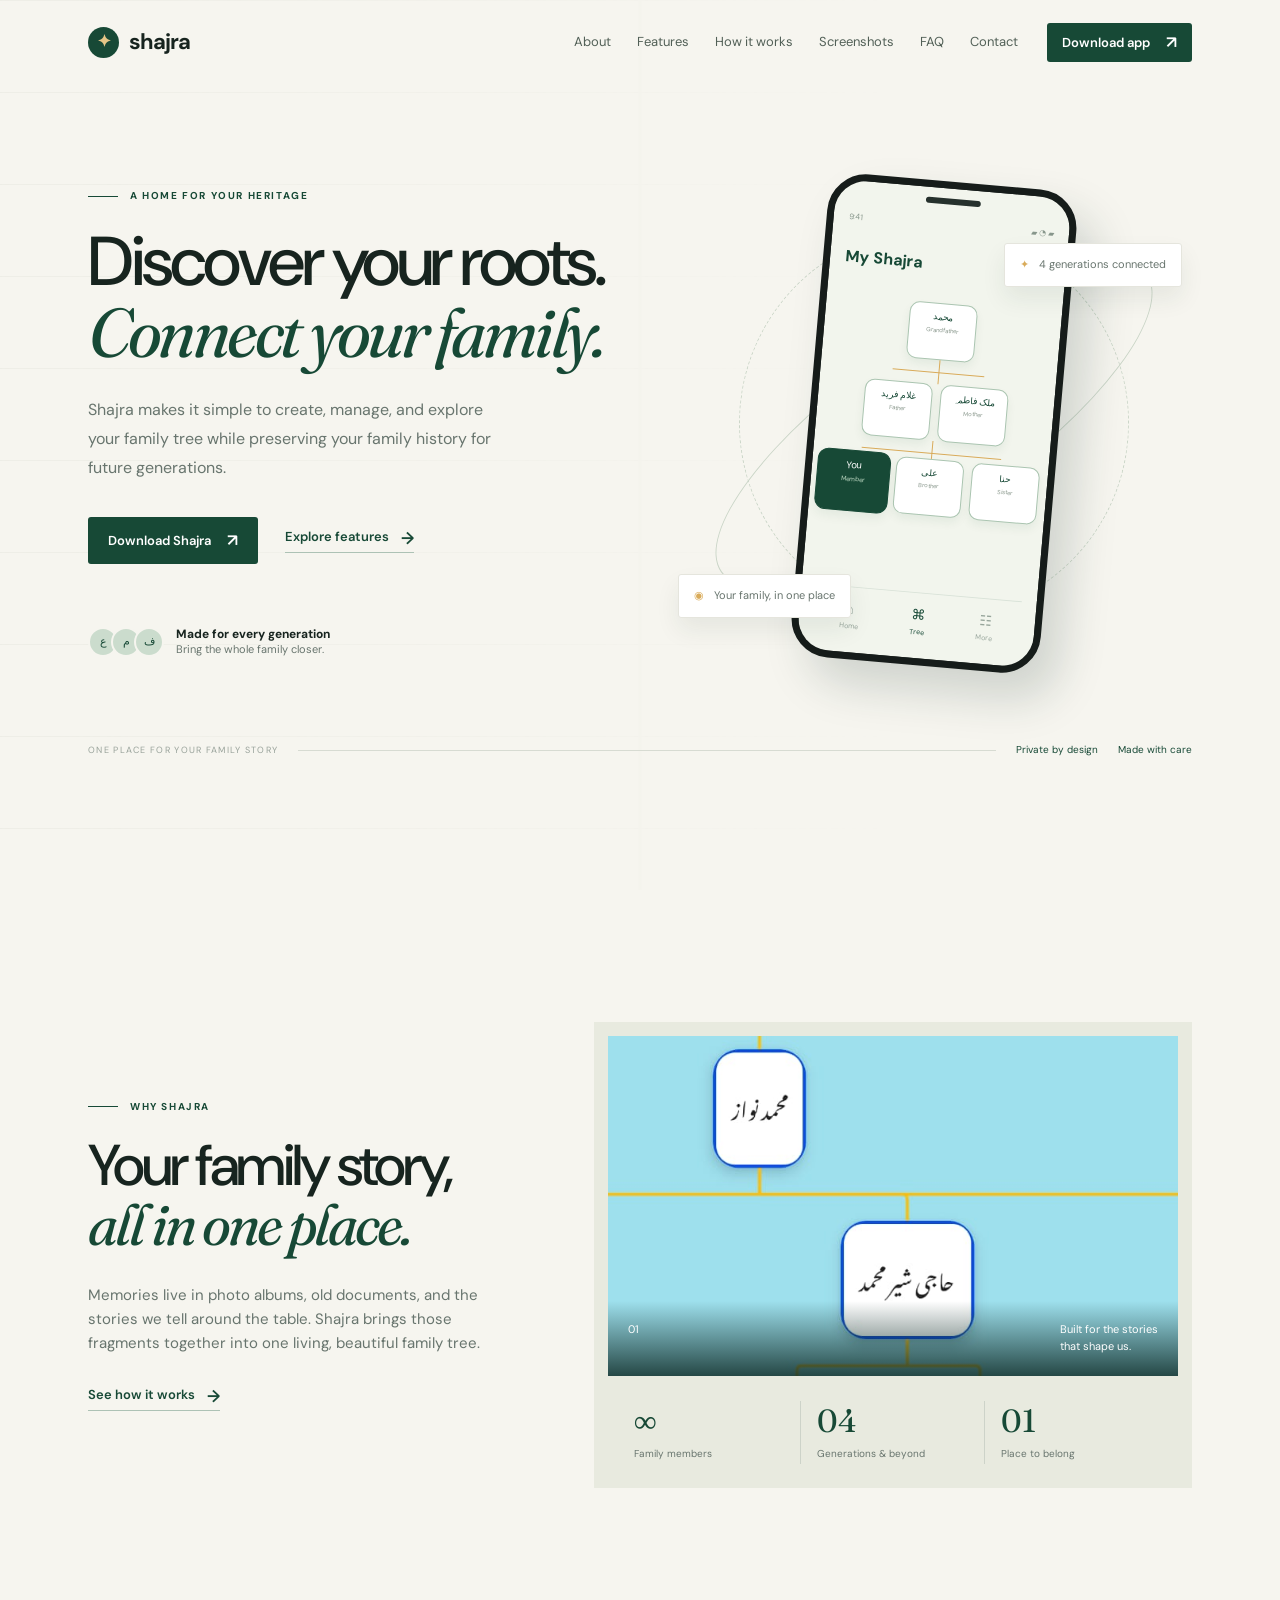
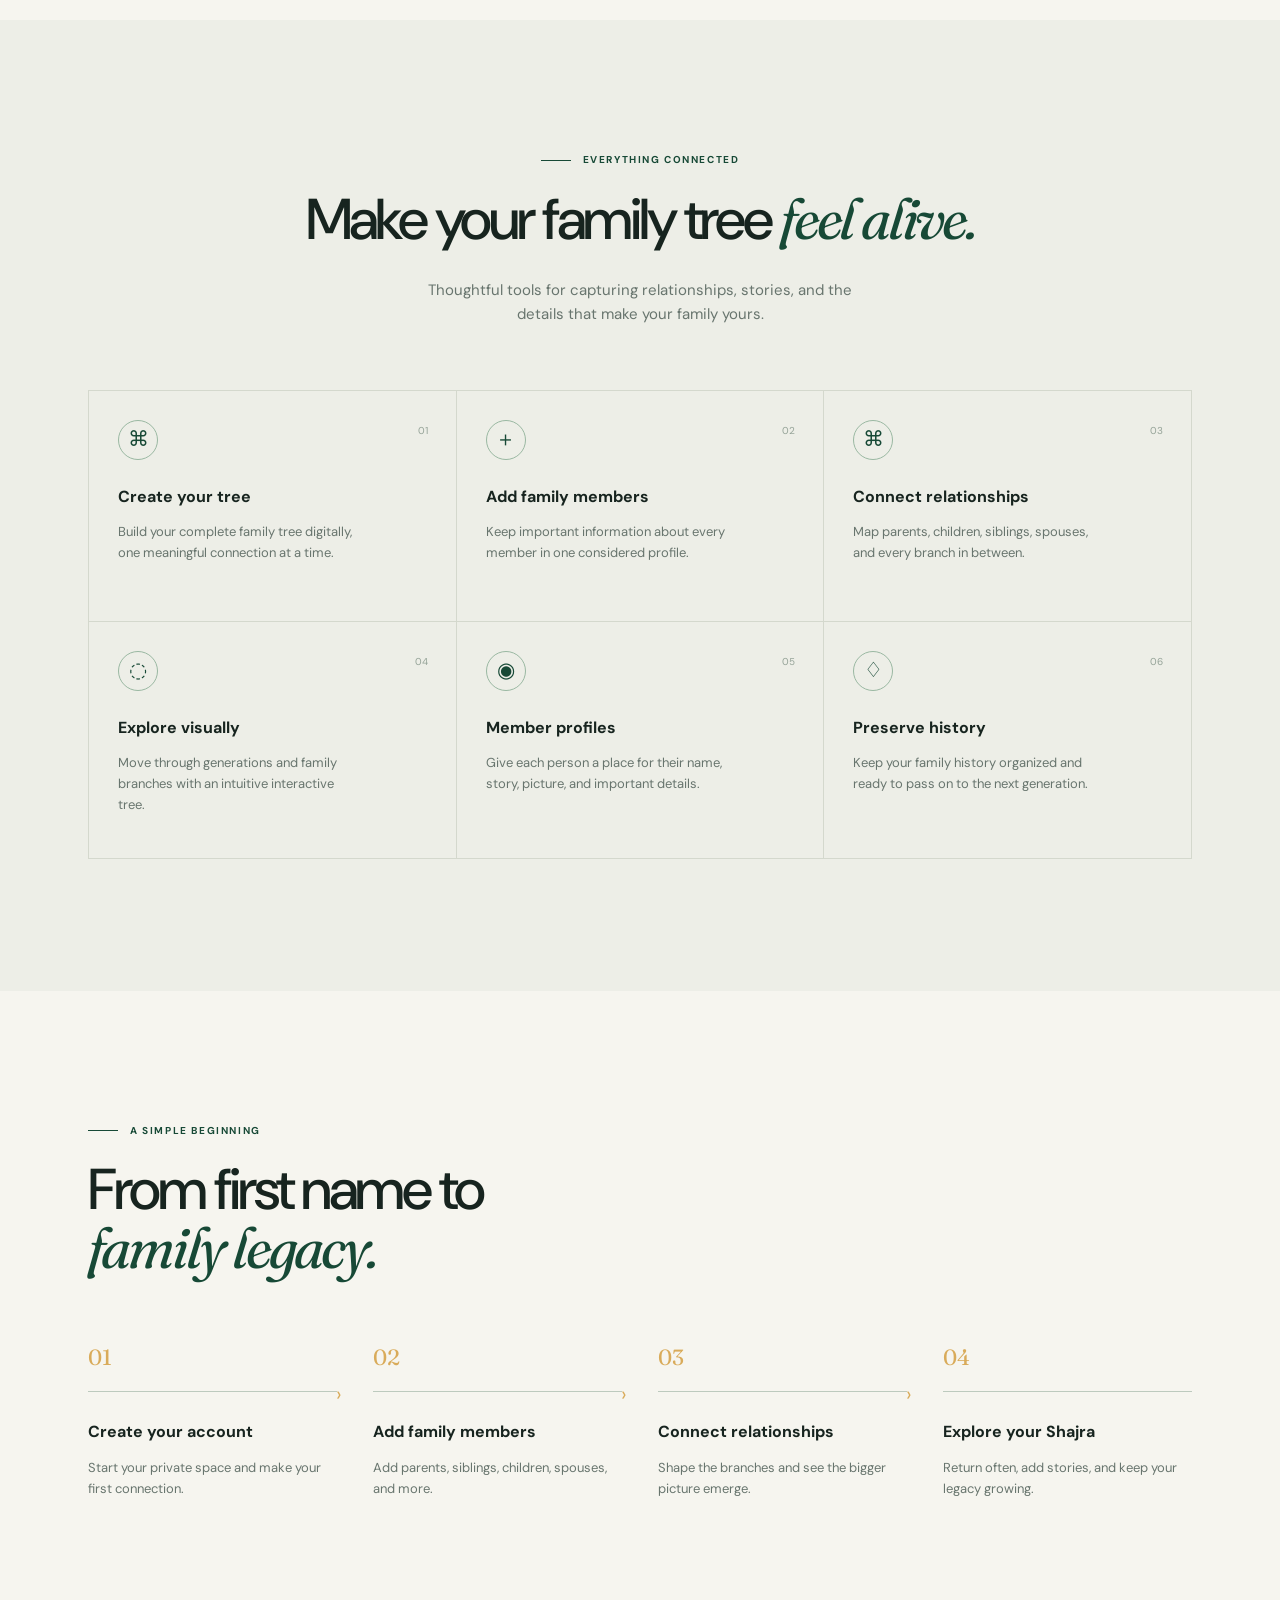
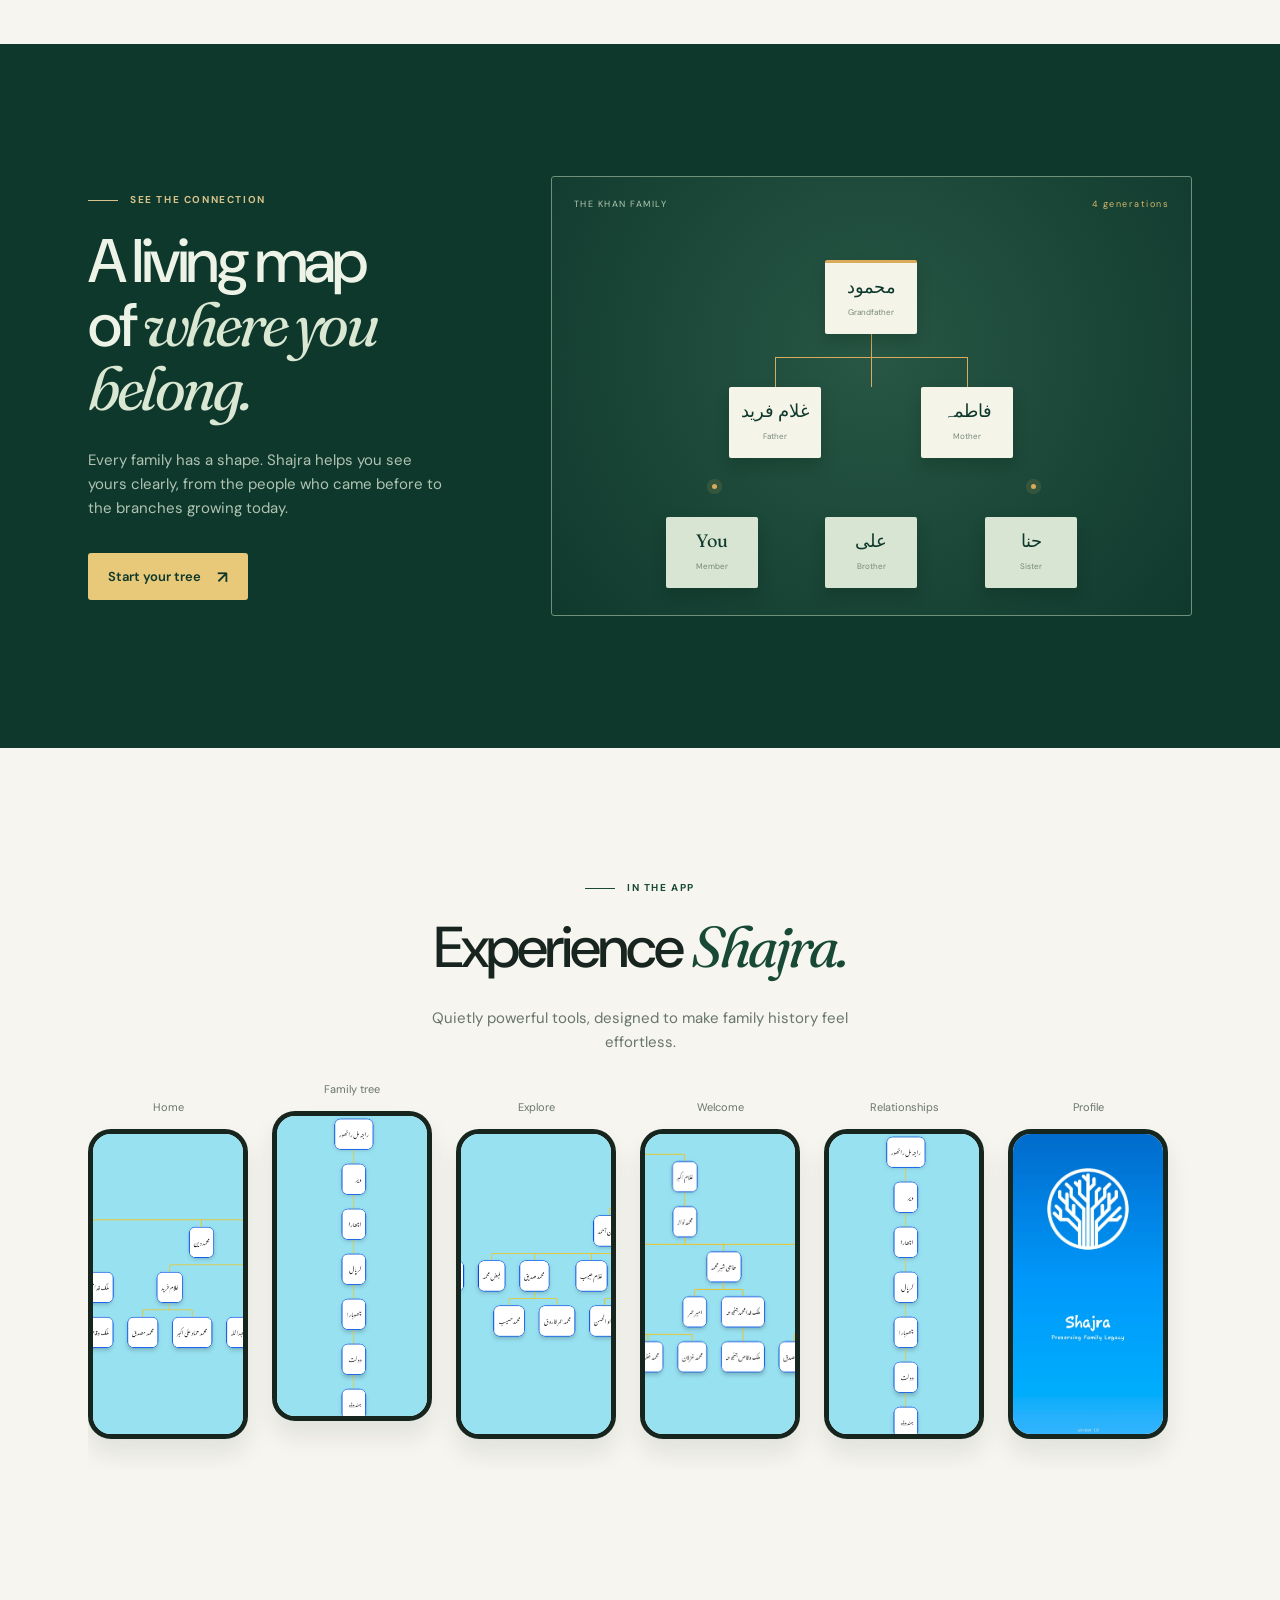
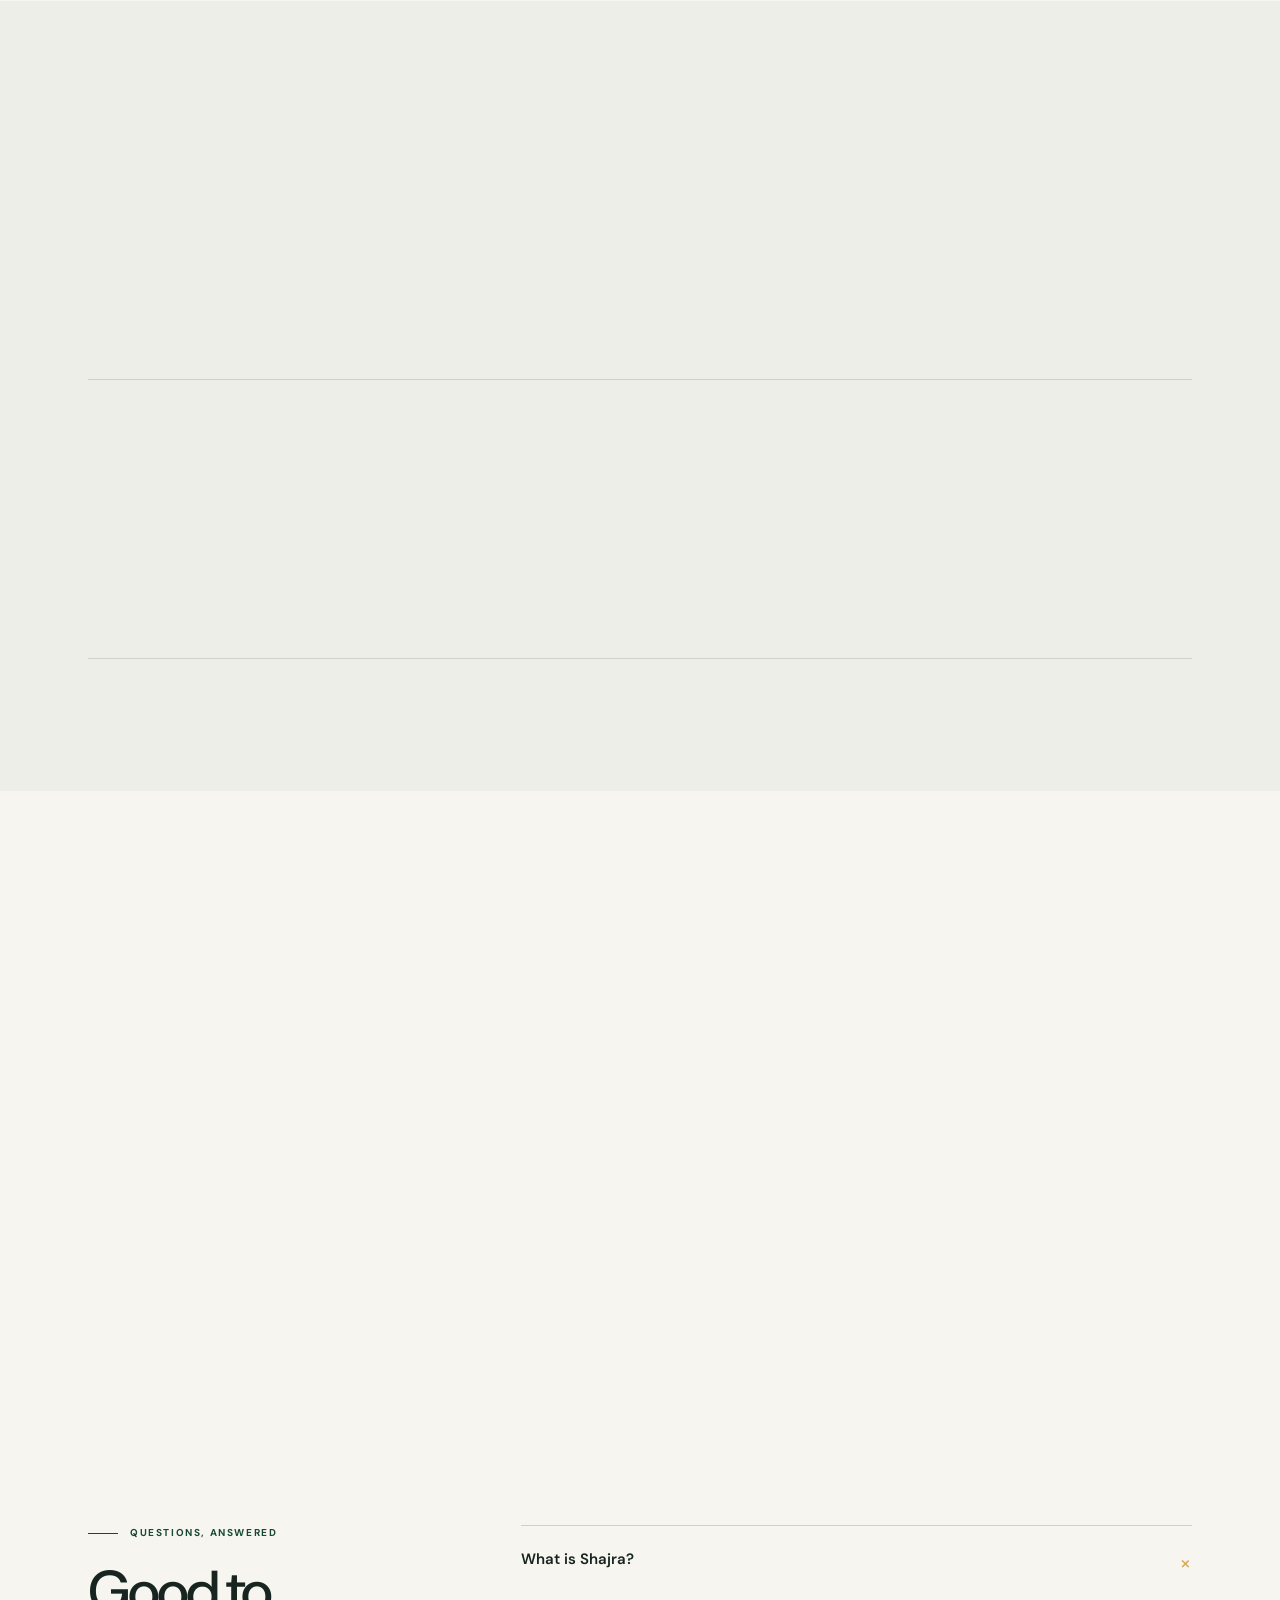
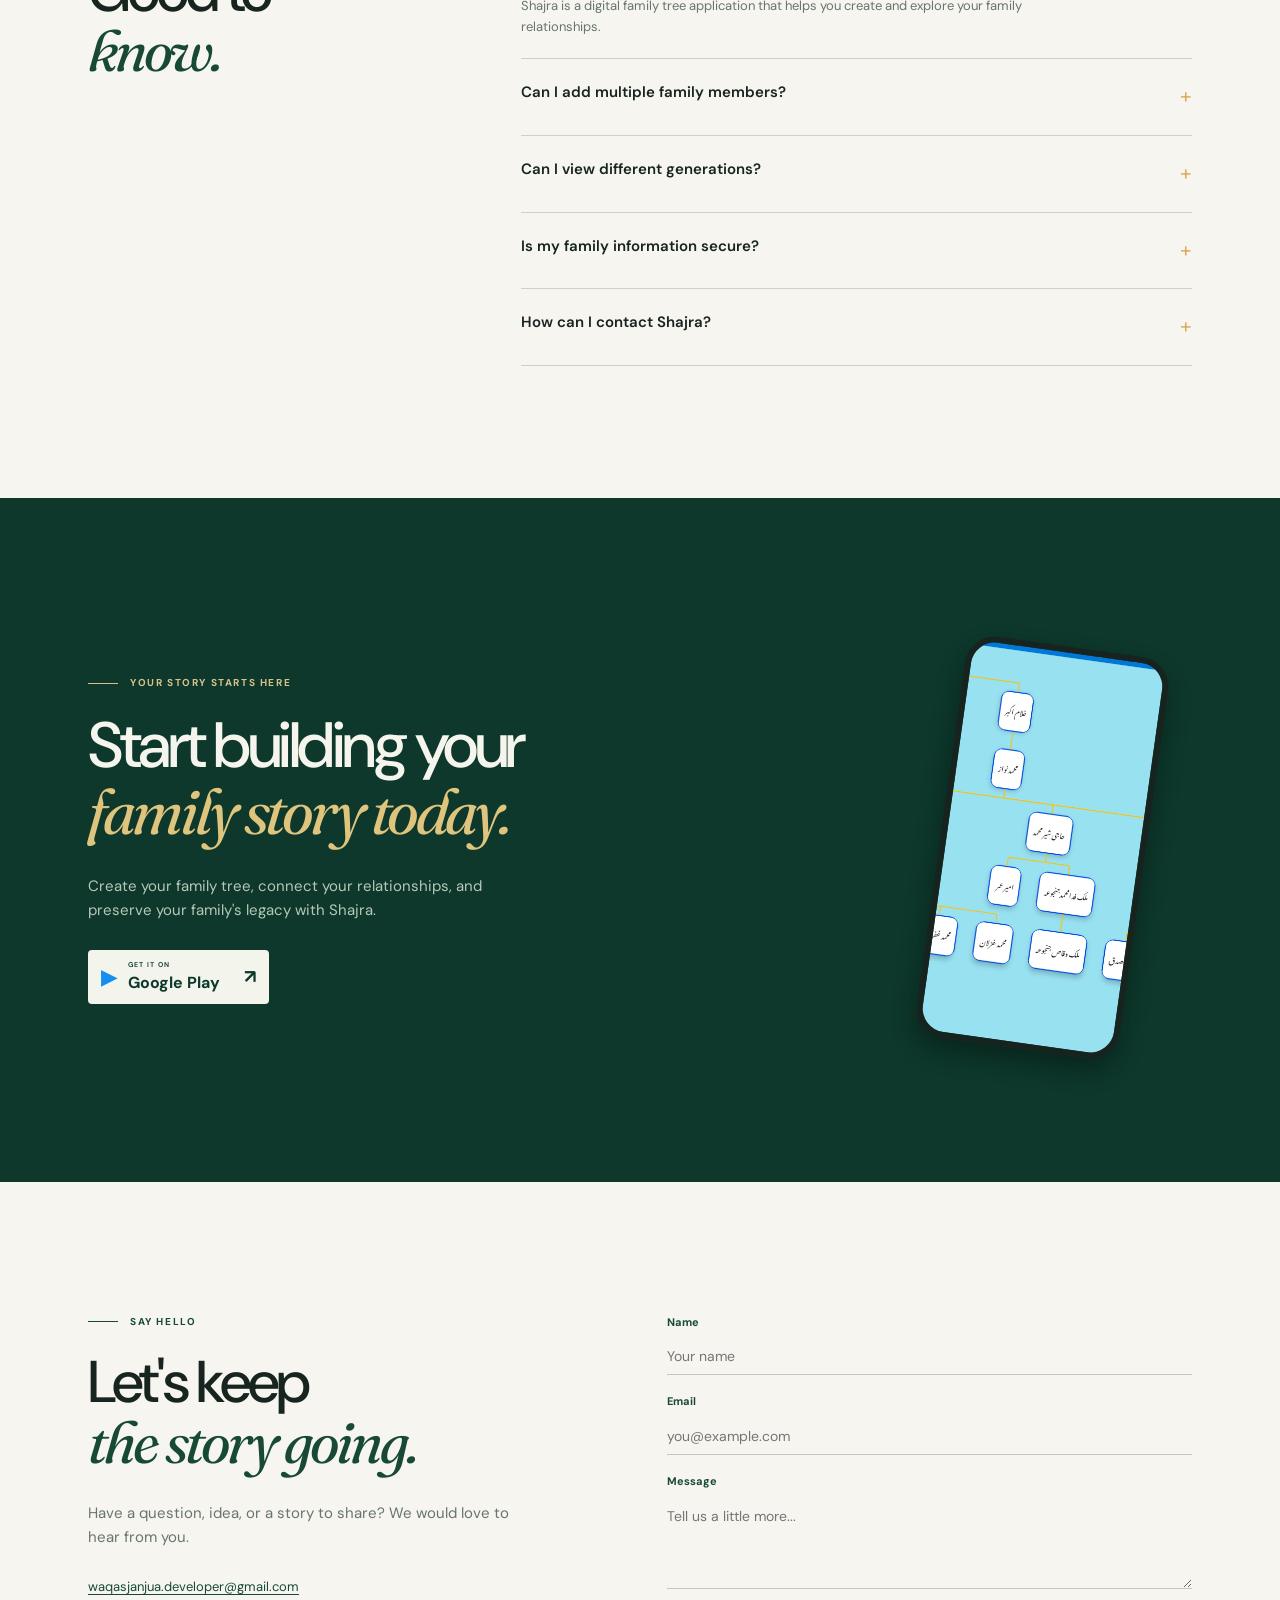
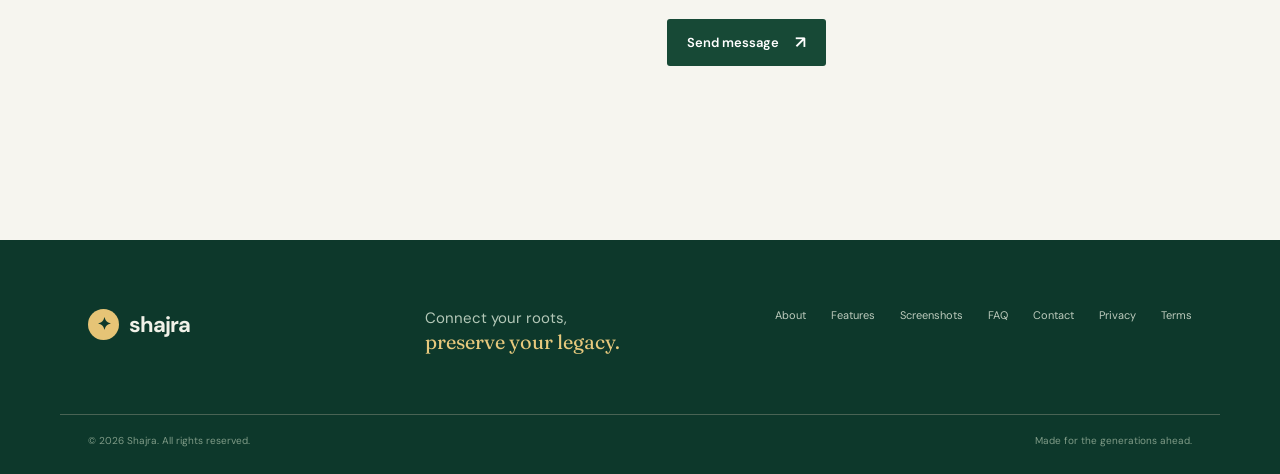
==== index.html @ ed26be76 "first commit" ====
<!doctype html>
<html lang="en">
<head>
  <meta charset="UTF-8" />
  <meta name="viewport" content="width=device-width, initial-scale=1.0" />
  <title>Shajra - Connect Your Roots, Preserve Your Legacy</title>
  <meta name="description" content="Shajra is a digital family tree app that helps you create, manage, and explore your family relationships and preserve your family history." />
  <meta property="og:title" content="Shajra - Connect Your Roots, Preserve Your Legacy" />
  <meta property="og:description" content="Your family's story, beautifully connected." />
  <meta property="og:type" content="website" />
  <link rel="icon" href="images/4.jpeg" type="image/jpeg" />
  <link rel="stylesheet" href="styles.css" />
</head>
<body>
  <header class="site-header" id="top">
    <nav class="nav container" aria-label="Main navigation">
      <a class="brand" href="#top" aria-label="Shajra home"><span class="brand-mark">✦</span><span>shajra</span></a>
      <button class="menu-toggle" aria-expanded="false" aria-controls="nav-links" aria-label="Open navigation"><span></span><span></span></button>
      <div class="nav-links" id="nav-links">
        <a href="#about">About</a><a href="#features">Features</a><a href="#how">How it works</a><a href="#screenshots">Screenshots</a><a href="#faq">FAQ</a><a href="#contact">Contact</a>
        <a class="button button-small" href="#download">Download app <span>↗</span></a>
      </div>
    </nav>
  </header>

  <main>
    <section class="hero section-pad" id="home">
      <div class="hero-pattern"></div>
      <div class="container hero-grid">
        <div class="hero-copy reveal">
          <p class="eyebrow"><span class="eyebrow-line"></span> A home for your heritage</p>
          <h1>Discover your roots.<br /><em>Connect your family.</em></h1>
          <p class="hero-lede">Shajra makes it simple to create, manage, and explore your family tree while preserving your family history for future generations.</p>
          <div class="hero-actions"><a class="button" href="#download">Download Shajra <span>↗</span></a><a class="text-link" href="#features">Explore features <span>→</span></a></div>
          <div class="hero-note"><span class="avatar-stack"><i>ع</i><i>م</i><i>ف</i></span><span><strong>Made for every generation</strong><br />Bring the whole family closer.</span></div>
        </div>
        <div class="hero-visual reveal delay-1">
          <div class="orbit orbit-one"></div><div class="orbit orbit-two"></div>
          <div class="phone phone-hero"><div class="phone-speaker"></div><div class="phone-screen tree-screen"><div class="status"><span>9:41</span><span>▰ ◔ ▰</span></div><div class="app-head"><span>My Shajra</span><span class="round-icon">＋</span></div><div class="mini-tree"><div class="tree-branch top-branch"><span class="node root-node">محمد<br /><small>Grandfather</small></span></div><div class="tree-line"></div><div class="tree-branch mid-branch"><span class="node">غلام فرید<br /><small>Father</small></span><span class="node">ملک فاطمہ<br /><small>Mother</small></span></div><div class="tree-line short"></div><div class="tree-branch child-branch"><span class="node active">You<br /><small>Member</small></span><span class="node">علی<br /><small>Brother</small></span><span class="node">حنا<br /><small>Sister</small></span></div></div><div class="screen-nav"><span>⌂<small>Home</small></span><span class="selected">⌘<small>Tree</small></span><span>☷<small>More</small></span></div></div></div>
          <div class="float-label label-top"><span>✦</span> 4 generations connected</div><div class="float-label label-bottom"><span>◉</span> Your family, in one place</div>
        </div>
      </div>
      <div class="container trust-row"><span>ONE PLACE FOR YOUR FAMILY STORY</span><div class="trust-rule"></div><span>Private by design</span><span>Made with care</span></div>
    </section>

    <section class="about section-pad" id="about"><div class="container two-col"><div class="section-intro reveal"><p class="eyebrow"><span class="eyebrow-line"></span> Why Shajra</p><h2>Your family story,<br /><em>all in one place.</em></h2><p>Memories live in photo albums, old documents, and the stories we tell around the table. Shajra brings those fragments together into one living, beautiful family tree.</p><a class="text-link" href="#how">See how it works <span>→</span></a></div><div class="about-card reveal delay-1"><div class="about-image"><img src="images/4.jpeg" alt="Shajra app splash screen" /><div class="image-caption"><span>01</span><span>Built for the stories<br />that shape us.</span></div></div><div class="stats"><div><strong>∞</strong><span>Family members</span></div><div><strong>04</strong><span>Generations & beyond</span></div><div><strong>01</strong><span>Place to belong</span></div></div></div></div></section>

    <section class="features section-pad soft-section" id="features"><div class="container"><div class="section-heading centered reveal"><p class="eyebrow"><span class="eyebrow-line"></span> Everything connected</p><h2>Make your family tree <em>feel alive.</em></h2><p>Thoughtful tools for capturing relationships, stories, and the details that make your family yours.</p></div><div class="feature-grid"><article class="feature-card reveal"><span class="feature-icon">⌘</span><h3>Create your tree</h3><p>Build your complete family tree digitally, one meaningful connection at a time.</p><span class="card-number">01</span></article><article class="feature-card reveal delay-1"><span class="feature-icon">＋</span><h3>Add family members</h3><p>Keep important information about every member in one considered profile.</p><span class="card-number">02</span></article><article class="feature-card reveal delay-2"><span class="feature-icon">⌘</span><h3>Connect relationships</h3><p>Map parents, children, siblings, spouses, and every branch in between.</p><span class="card-number">03</span></article><article class="feature-card reveal"><span class="feature-icon">◌</span><h3>Explore visually</h3><p>Move through generations and family branches with an intuitive interactive tree.</p><span class="card-number">04</span></article><article class="feature-card reveal delay-1"><span class="feature-icon">◉</span><h3>Member profiles</h3><p>Give each person a place for their name, story, picture, and important details.</p><span class="card-number">05</span></article><article class="feature-card reveal delay-2"><span class="feature-icon">♢</span><h3>Preserve history</h3><p>Keep your family history organized and ready to pass on to the next generation.</p><span class="card-number">06</span></article></div></div></section>

    <section class="how section-pad" id="how"><div class="container"><div class="section-heading reveal"><p class="eyebrow"><span class="eyebrow-line"></span> A simple beginning</p><h2>From first name to<br /><em>family legacy.</em></h2></div><div class="steps"><div class="step reveal"><span>01</span><div class="step-line"></div><h3>Create your account</h3><p>Start your private space and make your first connection.</p></div><div class="step reveal delay-1"><span>02</span><div class="step-line"></div><h3>Add family members</h3><p>Add parents, siblings, children, spouses, and more.</p></div><div class="step reveal delay-2"><span>03</span><div class="step-line"></div><h3>Connect relationships</h3><p>Shape the branches and see the bigger picture emerge.</p></div><div class="step reveal delay-3"><span>04</span><div class="step-line"></div><h3>Explore your Shajra</h3><p>Return often, add stories, and keep your legacy growing.</p></div></div></div></section>

    <section class="tree-preview section-pad"><div class="container tree-layout"><div class="tree-copy reveal"><p class="eyebrow light"><span class="eyebrow-line"></span> See the connection</p><h2>A living map<br />of <em>where you belong.</em></h2><p>Every family has a shape. Shajra helps you see yours clearly, from the people who came before to the branches growing today.</p><a class="button button-light" href="#download">Start your tree <span>↗</span></a></div><div class="tree-board reveal delay-1"><div class="board-label">THE KHAN FAMILY <span>4 generations</span></div><div class="connection c1"></div><div class="connection c2"></div><div class="connection c3"></div><div class="connection c4"></div><div class="family-node grand"><b>محمود</b><small>Grandfather</small></div><div class="family-node parent"><b>غلام فرید</b><small>Father</small></div><div class="family-node parent p2"><b>فاطمہ</b><small>Mother</small></div><div class="family-node child"><b>You</b><small>Member</small></div><div class="family-node child cchild"><b>علی</b><small>Brother</small></div><div class="family-node child cchild cchild2"><b>حنا</b><small>Sister</small></div><span class="board-dot d1"></span><span class="board-dot d2"></span></div></div></section>

    <section class="screenshots section-pad" id="screenshots"><div class="container"><div class="section-heading centered reveal"><p class="eyebrow"><span class="eyebrow-line"></span> In the app</p><h2>Experience <em>Shajra.</em></h2><p>Quietly powerful tools, designed to make family history feel effortless.</p></div><div class="shot-rail reveal"><div class="shot"><div class="shot-tag">Home</div><img src="images/1.jpeg" alt="Family tree overview in Shajra" /></div><div class="shot featured-shot"><div class="shot-tag">Family tree</div><img src="images/2.jpeg" alt="Vertical family tree in Shajra" /></div><div class="shot"><div class="shot-tag">Explore</div><img src="images/3.jpeg" alt="Connected family relationships in Shajra" /></div><div class="shot"><div class="shot-tag">Welcome</div><img src="images/4.jpeg" alt="Shajra welcome screen" /></div><div class="shot"><div class="shot-tag">Relationships</div><img src="images/5.jpeg" alt="Family relationship view in Shajra" /></div><div class="shot"><div class="shot-tag">Profile</div><img src="images/6.jpeg" alt="Member profile view in Shajra" /></div></div></div></section>

    <section class="why section-pad soft-section"><div class="container"><div class="two-col why-header"><div class="section-heading reveal"><p class="eyebrow"><span class="eyebrow-line"></span> More than an app</p><h2>Keep close to<br /><em>what matters.</em></h2></div><p class="why-lede reveal delay-1">The best family stories are the ones we keep returning to. Shajra gives them a place to grow, together.</p></div><div class="why-grid"><article class="why-card reveal"><span>01</span><h3>Organize</h3><p>Keep family information clear, considered, and easy to find.</p></article><article class="why-card reveal delay-1"><span>02</span><h3>Connect</h3><p>Understand the relationships that make your family unique.</p></article><article class="why-card reveal delay-2"><span>03</span><h3>Discover</h3><p>Explore generations and uncover stories you never knew.</p></article><article class="why-card reveal delay-3"><span>04</span><h3>Preserve</h3><p>Leave the next generation more than names: leave them a story.</p></article></div></div></section>

    <section class="privacy section-pad"><div class="container privacy-box reveal"><div><p class="eyebrow"><span class="eyebrow-line"></span> Your trust comes first</p><h2>Your family information <em>matters.</em></h2><p>Shajra is designed with privacy and security in mind, so your family's information stays purposeful, protected, and in your hands.</p></div><div class="privacy-points"><span>✓ Secure data handling</span><span>✓ Protected information</span><span>✓ Responsible data management</span><span>✓ User-controlled family data</span><a class="text-link" href="/privacy-policy.html">Read privacy policy <span>→</span></a></div></div></section>

    <section class="faq section-pad" id="faq"><div class="container faq-layout"><div class="section-heading reveal"><p class="eyebrow"><span class="eyebrow-line"></span> Questions, answered</p><h2>Good to<br /><em>know.</em></h2></div><div class="accordion reveal delay-1"><details open><summary>What is Shajra?<span>+</span></summary><p>Shajra is a digital family tree application that helps you create and explore your family relationships.</p></details><details><summary>Can I add multiple family members?<span>+</span></summary><p>Yes. Add family members and connect their relationships as your tree grows.</p></details><details><summary>Can I view different generations?<span>+</span></summary><p>Yes, explore different generations and family branches through the visual tree.</p></details><details><summary>Is my family information secure?<span>+</span></summary><p>Shajra is designed to use appropriate security measures to protect your information.</p></details><details><summary>How can I contact Shajra?<span>+</span></summary><p>Reach the Shajra team at <a href="mailto:waqasjanjua.developer@gmail.com">waqasjanjua.developer@gmail.com</a>.</p></details></div></div></section>

    <section class="download section-pad" id="download"><div class="container download-box"><div class="download-copy reveal"><p class="eyebrow light"><span class="eyebrow-line"></span> Your story starts here</p><h2>Start building your<br /><em>family story today.</em></h2><p>Create your family tree, connect your relationships, and preserve your family's legacy with Shajra.</p><a class="store-button" href="https://play.google.com/store" target="_blank" rel="noopener"><span class="play-symbol">▶</span><span><small>GET IT ON</small>Google Play</span><b>↗</b></a></div><div class="download-phone reveal delay-1"><img src="images/4.jpeg" alt="Shajra app on Android" /></div></div></section>

    <section class="contact section-pad" id="contact"><div class="container contact-layout"><div class="section-heading reveal"><p class="eyebrow"><span class="eyebrow-line"></span> Say hello</p><h2>Let's keep<br /><em>the story going.</em></h2><p>Have a question, idea, or a story to share? We would love to hear from you.</p><a class="email-link" href="mailto:waqasjanjua.developer@gmail.com">waqasjanjua.developer@gmail.com</a></div><form class="contact-form reveal delay-1"><label>Name<input type="text" name="name" placeholder="Your name" required /></label><label>Email<input type="email" name="email" placeholder="you@example.com" required /></label><label>Message<textarea name="message" rows="4" placeholder="Tell us a little more..." required></textarea></label><button class="button" type="submit">Send message <span>↗</span></button><p class="form-status" aria-live="polite"></p></form></div></section>
  </main>
  <footer class="footer"><div class="container footer-top"><a class="brand footer-brand" href="#top"><span class="brand-mark">✦</span><span>shajra</span></a><p>Connect your roots,<br /><em>preserve your legacy.</em></p><div class="footer-links"><a href="#about">About</a><a href="#features">Features</a><a href="#screenshots">Screenshots</a><a href="#faq">FAQ</a><a href="#contact">Contact</a><a href="/privacy-policy.html">Privacy</a><a href="/terms.html">Terms</a></div></div><div class="container footer-bottom"><span>© 2026 Shajra. All rights reserved.</span><span>Made for the generations ahead.</span></div></footer>
  <script src="script.js"></script>
</body>
</html>
---- styles.css ----
@import url('https://fonts.googleapis.com/css2?family=DM+Sans:wght@400;500;600;700&family=Fraunces:opsz,wght@9..144,400;9..144,500&display=swap');
:root{--ink:#17241f;--muted:#68756e;--paper:#f6f5ef;--cream:#ebe9dd;--white:#fff;--green:#174936;--green-2:#0d382b;--mint:#cbdccd;--blue:#168df0;--gold:#d9ab5a;--line:#d6d9d0;--serif:'Fraunces',Georgia,serif;--sans:'DM Sans',sans-serif;--max:1160px}
*{box-sizing:border-box}html{scroll-behavior:smooth}body{margin:0;background:var(--paper);color:var(--ink);font:15px/1.6 var(--sans);overflow-x:hidden}a{color:inherit;text-decoration:none}img{display:block;max-width:100%}.container{max-width:var(--max);margin:auto;padding:0 28px}.section-pad{padding:132px 0}.site-header{position:fixed;z-index:10;top:0;left:0;width:100%;transition:.3s}.site-header.scrolled{background:rgba(246,245,239,.84);backdrop-filter:blur(14px);box-shadow:0 1px 0 #fff5}.nav{height:84px;display:flex;align-items:center;justify-content:space-between}.brand{display:flex;align-items:center;gap:10px;font-size:22px;font-weight:700;letter-spacing:-1px}.brand-mark{width:31px;height:31px;display:grid;place-items:center;border-radius:50%;background:var(--green);color:#e5c687;font-size:17px}.nav-links{display:flex;align-items:center;gap:26px;font-size:13px;color:#526057}.nav-links a:not(.button):hover,.footer-links a:hover{color:var(--green)}.button{display:inline-flex;align-items:center;justify-content:center;gap:16px;border:0;background:var(--green);color:#fff;border-radius:3px;padding:15px 20px;font:600 13px var(--sans);cursor:pointer;transition:.25s}.button:hover{background:#26624d;transform:translateY(-2px);box-shadow:0 8px 18px #17493622}.button span,.text-link span{font-size:17px;line-height:0}.button-small{padding:11px 15px;margin-left:3px}.text-link{display:inline-flex;gap:12px;align-items:center;font-size:13px;font-weight:600;color:var(--green);border-bottom:1px solid #adc2b5;padding-bottom:4px}.text-link:hover span{transform:translateX(4px)}.text-link span{transition:.2s}.menu-toggle{display:none;background:none;border:0}.hero{min-height:760px;position:relative;padding-top:178px;background:var(--paper)}.hero-pattern{position:absolute;inset:0;opacity:.35;background-image:linear-gradient(90deg,transparent 49.8%,#dfe0d7 50%,transparent 50.2%),linear-gradient(#dfe0d7 1px,transparent 1px);background-size:100% 100%,100% 92px;mask-image:linear-gradient(90deg,#000,transparent 70%)}.hero-grid{position:relative;display:grid;grid-template-columns:1fr 1fr;gap:70px;align-items:center}.eyebrow{display:flex;align-items:center;gap:12px;text-transform:uppercase;letter-spacing:1.6px;font-size:10px;font-weight:700;color:var(--green);margin:0 0 22px}.eyebrow-line{width:30px;height:1px;background:currentColor;display:inline-block}.hero h1,h2{font-size:clamp(46px,5.4vw,77px);line-height:1.02;letter-spacing:-3.5px;margin:0 0 28px;font-weight:500}.hero h1 em,h2 em,.section-heading em{font-family:var(--serif);font-weight:400;color:var(--green)}.hero-lede{max-width:430px;color:var(--muted);font-size:16px;line-height:1.8}.hero-actions{display:flex;align-items:center;gap:27px;margin-top:34px}.hero-note{display:flex;align-items:center;gap:12px;margin-top:62px;font-size:11px;color:var(--muted);line-height:1.4}.hero-note strong{color:var(--ink);font-size:12px}.avatar-stack{display:flex}.avatar-stack i{width:30px;height:30px;display:grid;place-items:center;background:var(--mint);border:2px solid var(--paper);border-radius:50%;font-style:normal;color:var(--green);margin-left:-7px}.avatar-stack i:first-child{margin-left:0}.hero-visual{height:490px;position:relative;display:grid;place-items:center}.phone{background:#161c1a;border:7px solid #161c1a;border-radius:39px;box-shadow:20px 24px 46px #18352b2d;position:relative;overflow:hidden}.phone-hero{width:250px;height:485px;transform:rotate(5deg);animation:float 5s ease-in-out infinite}.phone-speaker{position:absolute;top:10px;left:50%;transform:translateX(-50%);height:6px;width:55px;border-radius:10px;background:#26312d;z-index:2}.phone-screen{height:100%;overflow:hidden;border-radius:29px}.tree-screen{background:#f2f5ed;color:var(--green);padding:30px 15px 10px}.status{display:flex;justify-content:space-between;font-size:8px;color:#87968b}.app-head{display:flex;justify-content:space-between;align-items:center;padding:20px 0 17px;font-size:16px;font-weight:700}.round-icon{background:#d8e7db;width:25px;height:25px;display:grid;place-items:center;border-radius:50%;font-size:17px}.mini-tree{height:300px;display:flex;flex-direction:column;align-items:center;padding-top:10px}.tree-branch{display:flex;gap:8px;justify-content:center}.node{width:68px;min-height:57px;padding:8px 3px;border:1px solid #abc5b1;border-radius:10px;background:#fff;text-align:center;font-size:9px;line-height:1.3;box-shadow:0 5px 10px #17493610}.node small{font-size:6px;color:#8b998e}.node.active{background:var(--green);color:#fff;border-color:var(--green);transform:scale(1.08)}.node.active small{color:#bed9c3}.tree-line{width:1px;height:24px;background:var(--gold);position:relative}.tree-line:after{content:'';position:absolute;left:-46px;top:12px;width:92px;height:1px;background:var(--gold)}.tree-line.short{height:18px}.tree-line.short:after{left:-70px;width:140px}.screen-nav{display:flex;justify-content:space-around;border-top:1px solid #dae3d9;padding-top:10px;margin-top:auto;color:#97a59b;font-size:14px;text-align:center}.screen-nav small{display:block;font-size:7px}.screen-nav .selected{color:var(--green)}.orbit{position:absolute;border:1px solid #cbd6c8;border-radius:50%;width:390px;height:390px}.orbit-one{transform:rotate(32deg);border-style:dashed}.orbit-two{width:520px;height:170px;transform:rotate(-35deg)}.float-label{position:absolute;background:#fff;border:1px solid #e5e5dd;box-shadow:0 12px 24px #18352b13;padding:12px 15px;border-radius:3px;font-size:11px;color:var(--muted)}.float-label span{color:var(--gold);margin-right:7px}.label-top{top:65px;right:10px}.label-bottom{bottom:50px;left:3px}.trust-row{position:relative;display:flex;align-items:center;gap:20px;margin-top:74px;color:#98a29a;font-size:9px;letter-spacing:1.3px}.trust-row span:not(:first-child){color:var(--green);letter-spacing:0;font-size:10px}.trust-rule{height:1px;background:#d7dbd2;flex:1}.two-col{display:grid;grid-template-columns:.82fr 1.18fr;gap:90px;align-items:center}.section-intro h2,.section-heading h2{font-size:clamp(40px,4.5vw,62px);letter-spacing:-3px}.section-intro>p:not(.eyebrow),.section-heading>p:not(.eyebrow){color:var(--muted);max-width:430px;margin:0 0 27px}.about-card{background:#e8eadf;padding:14px}.about-image{position:relative;height:340px;overflow:hidden;background:#0e8ee7}.about-image img{width:100%;height:100%;object-fit:cover;object-position:center 35%;filter:saturate(.9)}.image-caption{position:absolute;bottom:0;left:0;right:0;padding:20px;display:flex;justify-content:space-between;color:#fff;background:linear-gradient(transparent,#102d28d9);font-size:11px}.stats{display:grid;grid-template-columns:repeat(3,1fr);padding:25px 10px 10px}.stats div{border-right:1px solid #cdd3c9;padding:0 16px}.stats div:last-child{border:0}.stats strong{display:block;font:32px var(--serif);color:var(--green)}.stats span{font-size:10px;color:var(--muted)}.soft-section{background:#edeee7}.section-heading.centered{text-align:center}.section-heading.centered .eyebrow{justify-content:center}.section-heading.centered>p:not(.eyebrow){margin-left:auto;margin-right:auto}.feature-grid{display:grid;grid-template-columns:repeat(3,1fr);gap:1px;background:#d4d8cd;margin-top:64px;border:1px solid #d4d8cd}.feature-card{position:relative;background:#edeee7;min-height:230px;padding:29px;transition:.25s}.feature-card:hover{background:#f7f7f2;transform:translateY(-4px);z-index:1;box-shadow:0 8px 20px #1d32221a}.feature-icon{width:40px;height:40px;display:grid;place-items:center;border:1px solid #9ab8a2;border-radius:50%;font-size:21px;color:var(--green);margin-bottom:24px}.feature-card h3,.step h3{font-size:16px;margin:0 0 10px}.feature-card p,.step p{font-size:13px;color:var(--muted);max-width:245px}.card-number{position:absolute;right:28px;top:32px;font-size:10px;color:#94a297}.how{background:var(--paper)}.steps{display:grid;grid-template-columns:repeat(4,1fr);gap:36px;margin-top:64px}.step{position:relative}.step>span{font:22px var(--serif);color:var(--gold)}.step-line{height:1px;background:#bdcabe;margin:19px 0 27px;position:relative}.step-line:after{content:'›';position:absolute;right:-5px;top:-13px;color:var(--gold);font-size:20px}.step:last-child .step-line:after{display:none}.tree-preview{background:var(--green-2);color:#eef3e7;overflow:hidden}.tree-layout{display:grid;grid-template-columns:.75fr 1.25fr;align-items:center;gap:78px}.light{color:#d8c28c}.tree-copy h2{font-size:clamp(43px,4.8vw,66px)}.tree-copy h2 em{color:#dae7d2}.tree-copy>p:not(.eyebrow){color:#b1c3b3;max-width:355px;margin-bottom:33px}.button-light{background:#e8c879;color:var(--green-2)}.button-light:hover{background:#f2d58e}.tree-board{height:440px;border:1px solid #71907b;position:relative;background:radial-gradient(circle at 50% 40%,#285745,#0f392d);border-radius:3px;overflow:hidden}.board-label{position:absolute;top:20px;left:22px;right:22px;display:flex;justify-content:space-between;font-size:9px;letter-spacing:1.5px;color:#b5c8b4}.board-label span{color:#d9b86c}.family-node{position:absolute;background:#f5f4e9;color:var(--green-2);width:92px;min-height:67px;padding:12px 5px;text-align:center;box-shadow:0 8px 16px #00170c33;border-radius:2px;z-index:1}.family-node b{display:block;font:18px var(--serif)}.family-node small{font-size:8px;color:#758879}.family-node.grand{top:83px;left:calc(50% - 46px);border-top:3px solid var(--gold)}.family-node.parent{top:210px;left:calc(35% - 46px)}.family-node.p2{left:calc(65% - 46px)}.family-node.child{top:340px;left:calc(25% - 46px);background:#d8e5d2}.family-node.cchild{left:calc(50% - 46px)}.family-node.cchild2{left:calc(75% - 46px)}.connection{position:absolute;background:var(--gold)}.c1{width:1px;height:60px;top:150px;left:50%}.c2{height:1px;width:30%;top:180px;left:35%}.c3{width:1px;height:30px;top:180px;left:35%}.c4{width:1px;height:30px;top:180px;left:65%}.board-dot{position:absolute;width:5px;height:5px;border-radius:50%;background:var(--gold);box-shadow:0 0 0 5px #d9ab5a22}.d1{left:25%;top:307px}.d2{left:75%;top:307px}.screenshots{overflow:hidden}.shot-rail{display:flex;gap:24px;overflow-x:auto;padding:18px 0 30px;scrollbar-color:var(--gold) transparent}.shot{flex:0 0 160px;position:relative}.shot img{width:100%;height:310px;object-fit:cover;border-radius:23px;border:5px solid #17251f;box-shadow:0 15px 25px #22352a18}.shot.featured-shot{margin-top:-18px}.shot-tag{text-align:center;font-size:11px;color:var(--muted);margin-bottom:12px}.why-header{align-items:end}.why-lede{color:var(--muted);max-width:310px;line-height:1.9}.why-grid{display:grid;grid-template-columns:repeat(4,1fr);border-top:1px solid #cdd2c8;border-bottom:1px solid #cdd2c8;margin-top:62px}.why-card{padding:30px 22px 30px 0;border-right:1px solid #cdd2c8;margin:20px 22px 20px 0}.why-card:last-child{border:0}.why-card span{font-size:10px;color:var(--gold)}.why-card h3{font:30px var(--serif);margin:35px 0 12px;color:var(--green)}.why-card p{font-size:12px;color:var(--muted);max-width:170px}.privacy-box{background:var(--cream);padding:57px 68px;display:grid;grid-template-columns:1.15fr .85fr;gap:50px}.privacy-box h2{font-size:clamp(36px,4vw,53px);margin-bottom:18px}.privacy-box p:not(.eyebrow){color:var(--muted);max-width:510px}.privacy-points{display:flex;flex-direction:column;justify-content:center;gap:15px;color:var(--green);font-size:12px}.privacy-points .text-link{margin-top:17px;width:max-content}.faq-layout{display:grid;grid-template-columns:.65fr 1.35fr;gap:110px}.accordion details{border-top:1px solid #cdd2c8;padding:21px 0}.accordion details:last-child{border-bottom:1px solid #cdd2c8}.accordion summary{list-style:none;display:flex;justify-content:space-between;cursor:pointer;font-weight:600;font-size:15px}.accordion summary::-webkit-details-marker{display:none}.accordion summary span{font-size:21px;font-weight:400;color:var(--gold);transition:.2s}.accordion details[open] summary span{transform:rotate(45deg)}.accordion p{color:var(--muted);font-size:13px;max-width:530px;margin:15px 0 0}.accordion a,.email-link{color:var(--green);text-decoration:underline;text-underline-offset:3px}.download{background:var(--green-2);color:#f6f5ed;overflow:hidden}.download-box{display:grid;grid-template-columns:1fr 300px;align-items:center;min-height:420px}.download h2{font-size:clamp(44px,5vw,69px)}.download h2 em{color:#dfc47e}.download-copy>p:not(.eyebrow){color:#b6c8b8;max-width:420px;margin-bottom:28px}.store-button{display:inline-flex;align-items:center;gap:12px;background:#f3f4eb;color:var(--green-2);padding:9px 13px;border-radius:4px;font-size:16px;font-weight:700}.store-button small{display:block;font-size:7px;font-weight:600;letter-spacing:1px}.store-button b{font-size:19px;margin-left:12px}.play-symbol{font-size:20px;color:var(--blue)}.download-phone{height:420px;display:flex;justify-content:center;align-items:end}.download-phone img{height:405px;width:205px;object-fit:cover;object-position:50% 31%;border:6px solid #17231f;border-radius:30px;box-shadow:0 12px 25px #0005;transform:rotate(8deg)}.contact-layout{display:grid;grid-template-columns:.9fr 1.1fr;gap:150px}.contact .section-heading h2{font-size:clamp(42px,4.6vw,62px)}.contact .section-heading>p:not(.eyebrow){margin-bottom:25px}.email-link{font-size:13px}.contact-form{display:flex;flex-direction:column;gap:18px}.contact-form label{display:flex;flex-direction:column;gap:7px;font-size:11px;font-weight:700;color:var(--green)}input,textarea{background:transparent;border:0;border-bottom:1px solid #bfc9be;padding:9px 0;font:14px var(--sans);color:var(--ink);outline:0;resize:vertical}input:focus,textarea:focus{border-color:var(--green)}.contact-form .button{align-self:start;margin-top:12px}.form-status{color:var(--green);font-size:12px}.footer{background:var(--green-2);color:#f1f1e8;padding:67px 0 25px}.footer-top{display:grid;grid-template-columns:1fr 1fr 1.4fr;gap:30px;align-items:start}.footer-brand .brand-mark{background:#e6c476;color:var(--green-2)}.footer-top>p{margin:0;color:#b4c8b8;line-height:1.5}.footer-top em{font:20px var(--serif);color:#e7c97d}.footer-links{display:flex;flex-wrap:wrap;gap:13px 25px;justify-content:flex-end;font-size:11px;color:#bdcbbd}.footer-bottom{display:flex;justify-content:space-between;border-top:1px solid #496354;margin-top:58px;padding-top:18px;color:#7f9b87;font-size:10px}.reveal{opacity:0;transform:translateY(24px);transition:opacity .7s ease,transform .7s ease}.reveal.is-visible{opacity:1;transform:none}.delay-1{transition-delay:.12s}.delay-2{transition-delay:.22s}.delay-3{transition-delay:.32s}@keyframes float{0%,100%{transform:rotate(5deg) translateY(0)}50%{transform:rotate(3deg) translateY(-13px)}}.legal-page{background:var(--paper)}.legal-content{padding-top:160px;padding-bottom:120px;max-width:850px}.legal-content h1{font-size:clamp(48px,6vw,80px);font-weight:500;letter-spacing:-3px;margin:0 0 25px}.legal-content h2{font:32px var(--serif);letter-spacing:-1px;margin:55px 0 10px;color:var(--green)}.legal-content p{color:var(--muted);max-width:650px}.legal-lede{font-size:18px;line-height:1.7}
@media(max-width:850px){.nav-links{gap:15px}.nav-links a:not(.button){display:none}.hero-grid,.two-col,.tree-layout,.download-box,.contact-layout,.faq-layout{grid-template-columns:1fr;gap:50px}.hero{padding-top:140px}.hero-visual{height:520px}.about-card{max-width:650px}.steps{grid-template-columns:repeat(2,1fr);row-gap:40px}.step:nth-child(2) .step-line:after{display:none}.tree-copy{max-width:500px}.privacy-box{grid-template-columns:1fr;padding:42px 35px}.contact-layout{gap:55px}.download-box{padding-top:20px}.download-phone{display:none}.footer-top{grid-template-columns:1fr 1fr}.footer-links{grid-column:1/-1;justify-content:flex-start}.menu-toggle{display:none}}
@media(max-width:620px){.container{padding:0 20px}.section-pad{padding:88px 0}.site-header{background:rgba(246,245,239,.85)}.nav{height:70px}.menu-toggle{display:flex;width:37px;height:35px;flex-direction:column;justify-content:center;gap:6px;cursor:pointer}.menu-toggle span{height:1px;width:24px;background:var(--green);display:block}.nav-links{position:absolute;top:70px;left:15px;right:15px;background:var(--paper);padding:16px 20px;display:none;flex-direction:column;align-items:stretch;box-shadow:0 12px 30px #173b2818;border:1px solid #e0e2d9}.nav-links.is-open{display:flex}.nav-links a:not(.button){display:block;padding:10px 0}.nav-links .button{margin:7px 0 0;text-align:center}.hero{min-height:auto;padding-top:123px}.hero h1{font-size:48px;letter-spacing:-2.5px}.hero-lede{font-size:14px}.hero-actions{align-items:flex-start;flex-direction:column;gap:20px}.hero-note{margin-top:37px}.hero-visual{height:460px;margin-top:5px}.phone-hero{height:420px;width:218px}.orbit-one{width:330px;height:330px}.orbit-two{width:430px;height:145px}.label-top{right:-4px;top:35px}.label-bottom{left:-2px;bottom:28px}.trust-row{margin-top:48px;gap:12px;flex-wrap:wrap}.trust-row .trust-rule{display:none}.trust-row span:first-child{width:100%}.section-intro h2,.section-heading h2{letter-spacing:-2px}.about-image{height:300px}.stats{padding-left:0;padding-right:0}.stats div{padding:0 9px}.stats strong{font-size:27px}.stats span{font-size:9px}.feature-grid{grid-template-columns:1fr;margin-top:42px}.feature-card{min-height:205px}.steps{grid-template-columns:1fr;gap:28px;margin-top:42px}.step-line{margin:10px 0 14px}.step-line:after{display:none}.tree-board{height:390px;transform:scale(.92);transform-origin:left center;width:108%;}.family-node{width:78px;min-height:60px}.family-node b{font-size:15px}.tree-copy h2{letter-spacing:-2px}.shot-rail{margin-right:-20px;gap:16px}.shot{flex-basis:145px}.shot img{height:285px}.why-grid{grid-template-columns:1fr 1fr}.why-card{margin-right:15px;padding-right:10px}.why-card:nth-child(2){border:0}.why-card h3{font-size:26px}.privacy-box{padding:34px 24px}.accordion summary{font-size:14px}.download h2{letter-spacing:-2px}.footer-top{grid-template-columns:1fr}.footer-links{grid-column:auto}.footer-bottom{flex-direction:column;gap:8px}.legal-content{padding-top:120px}}
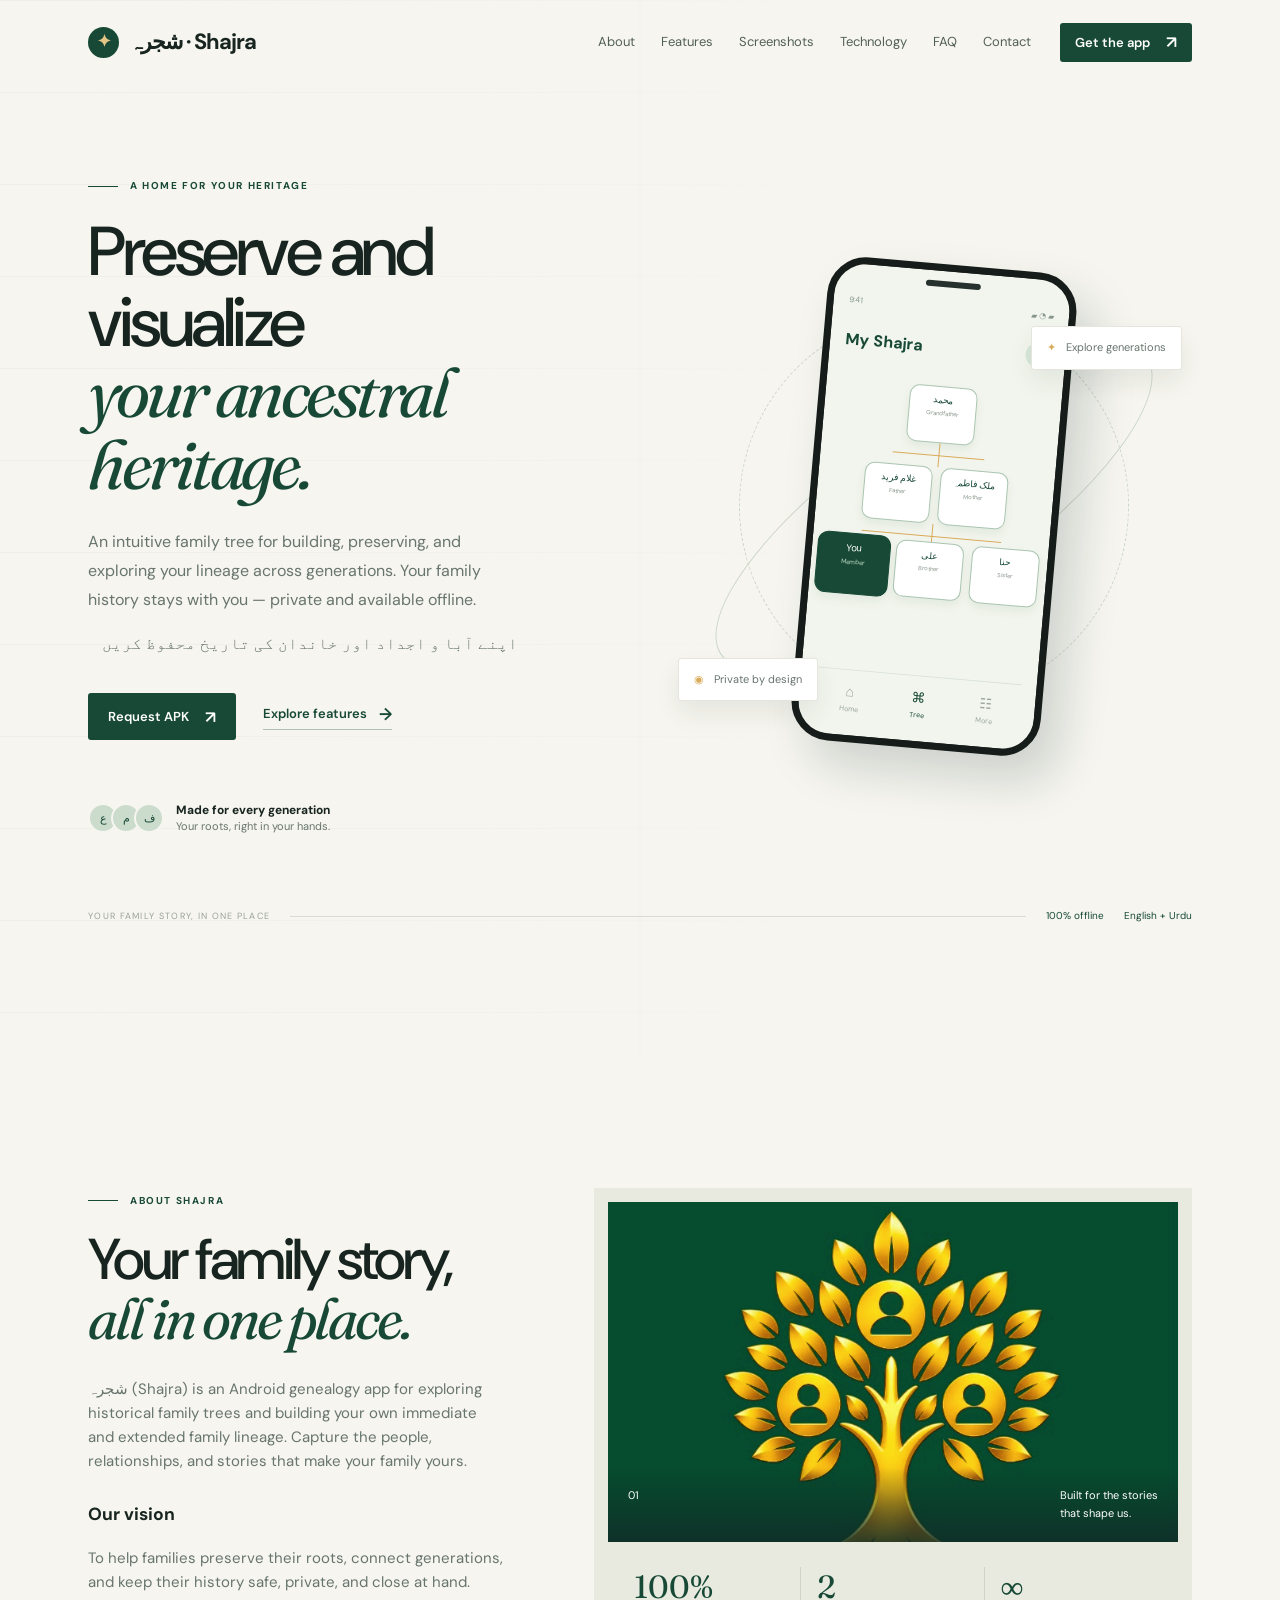
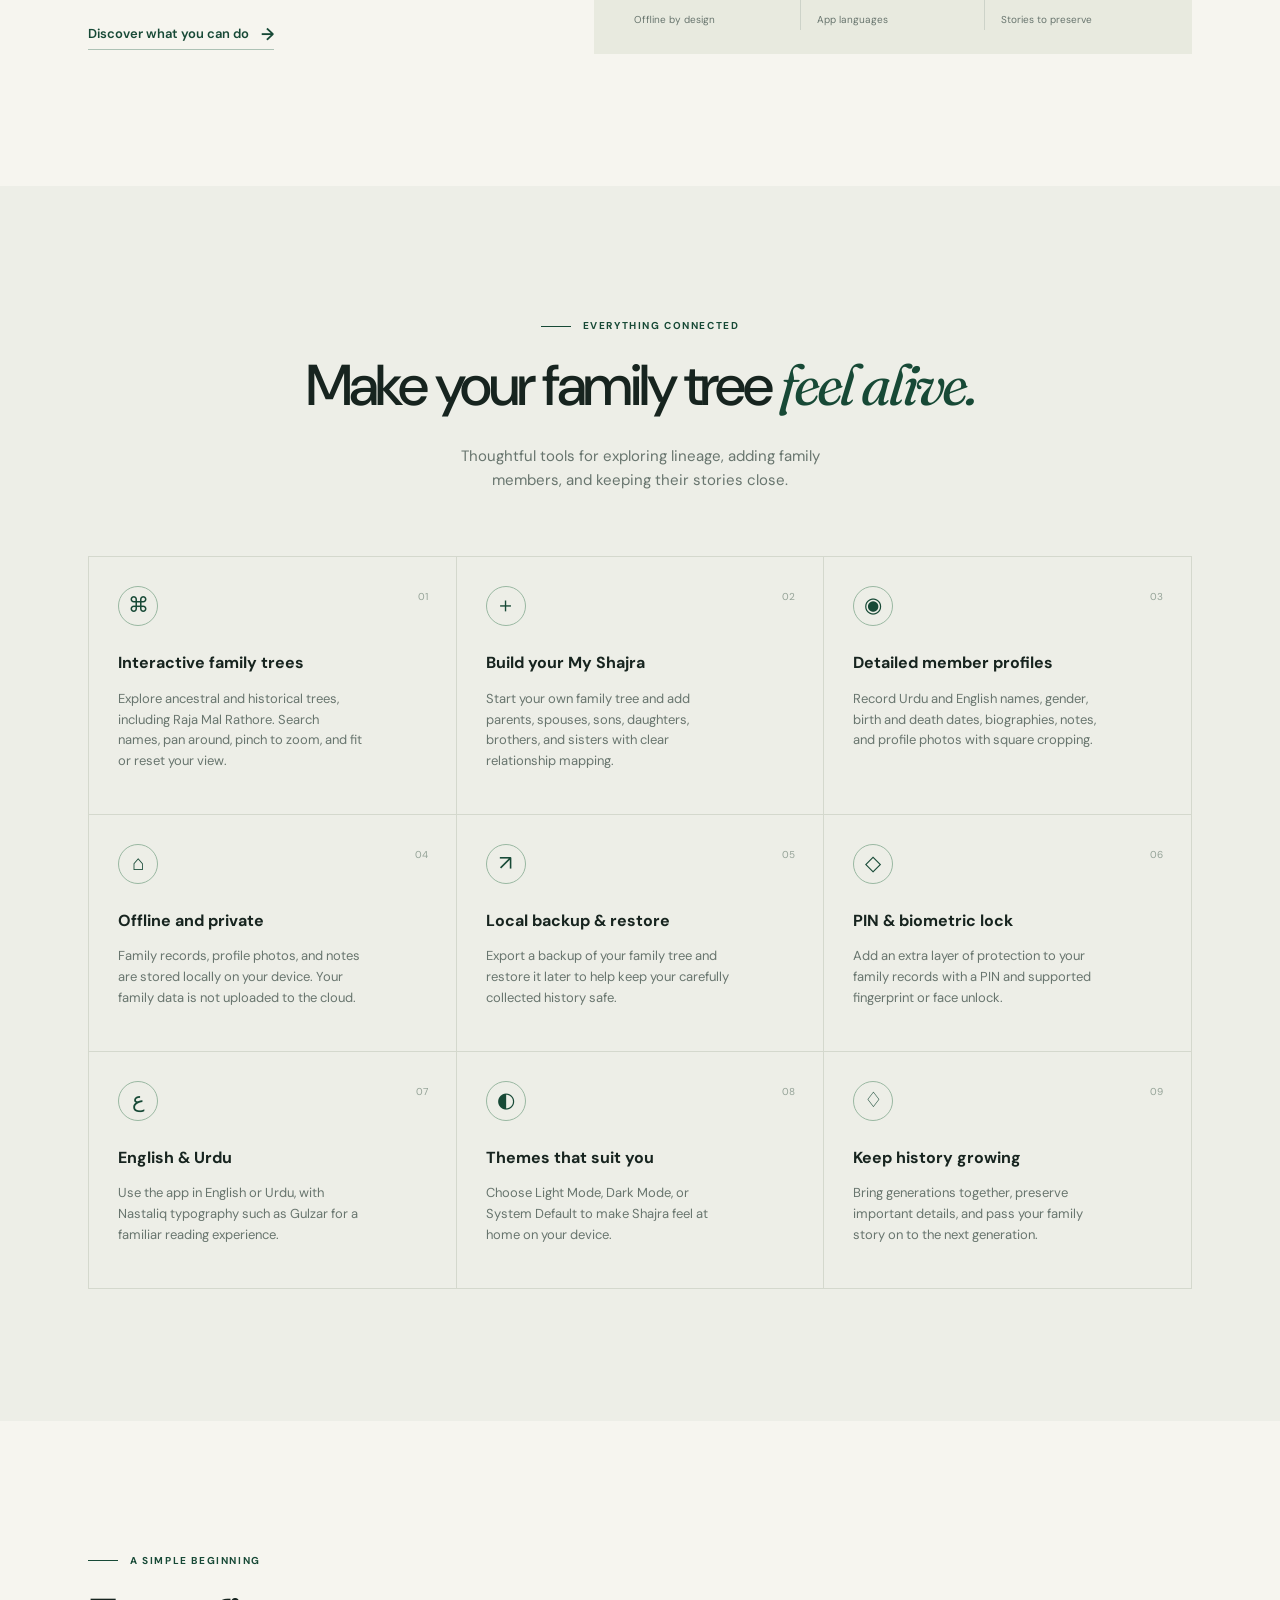
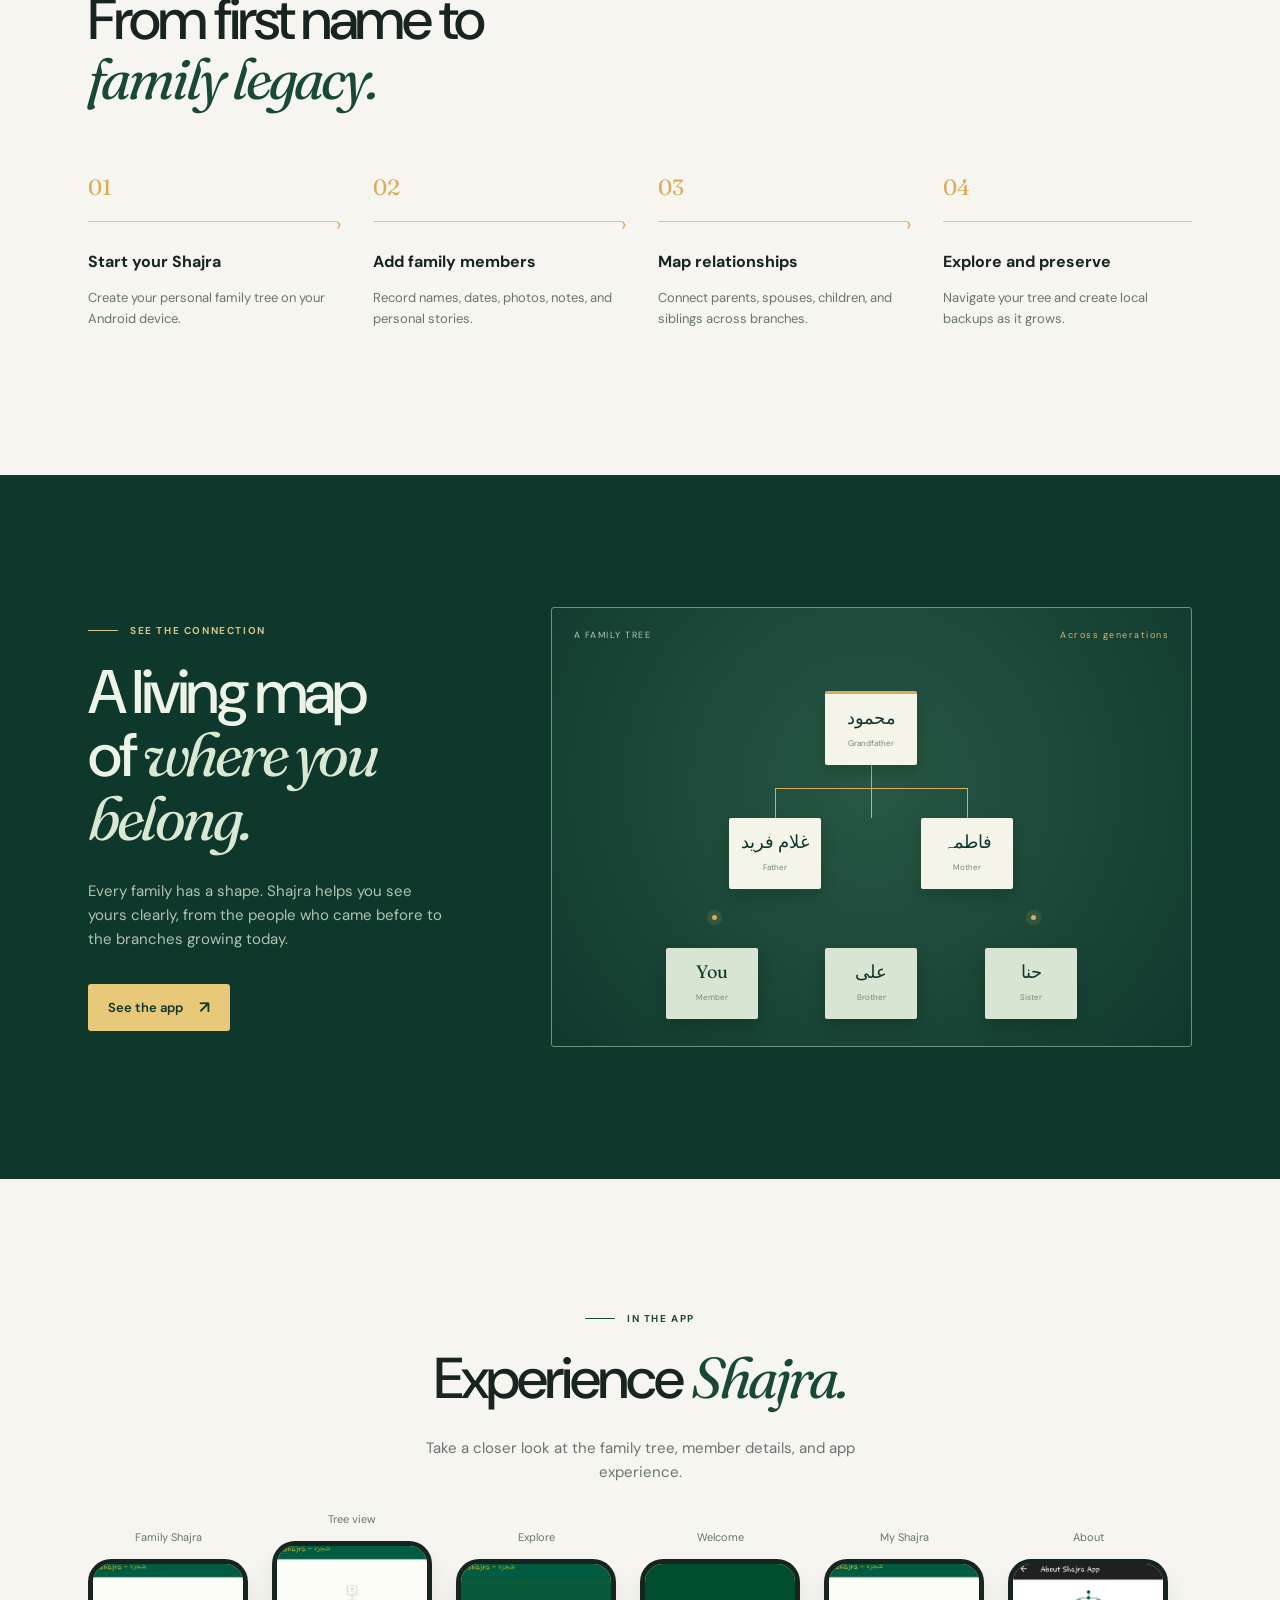
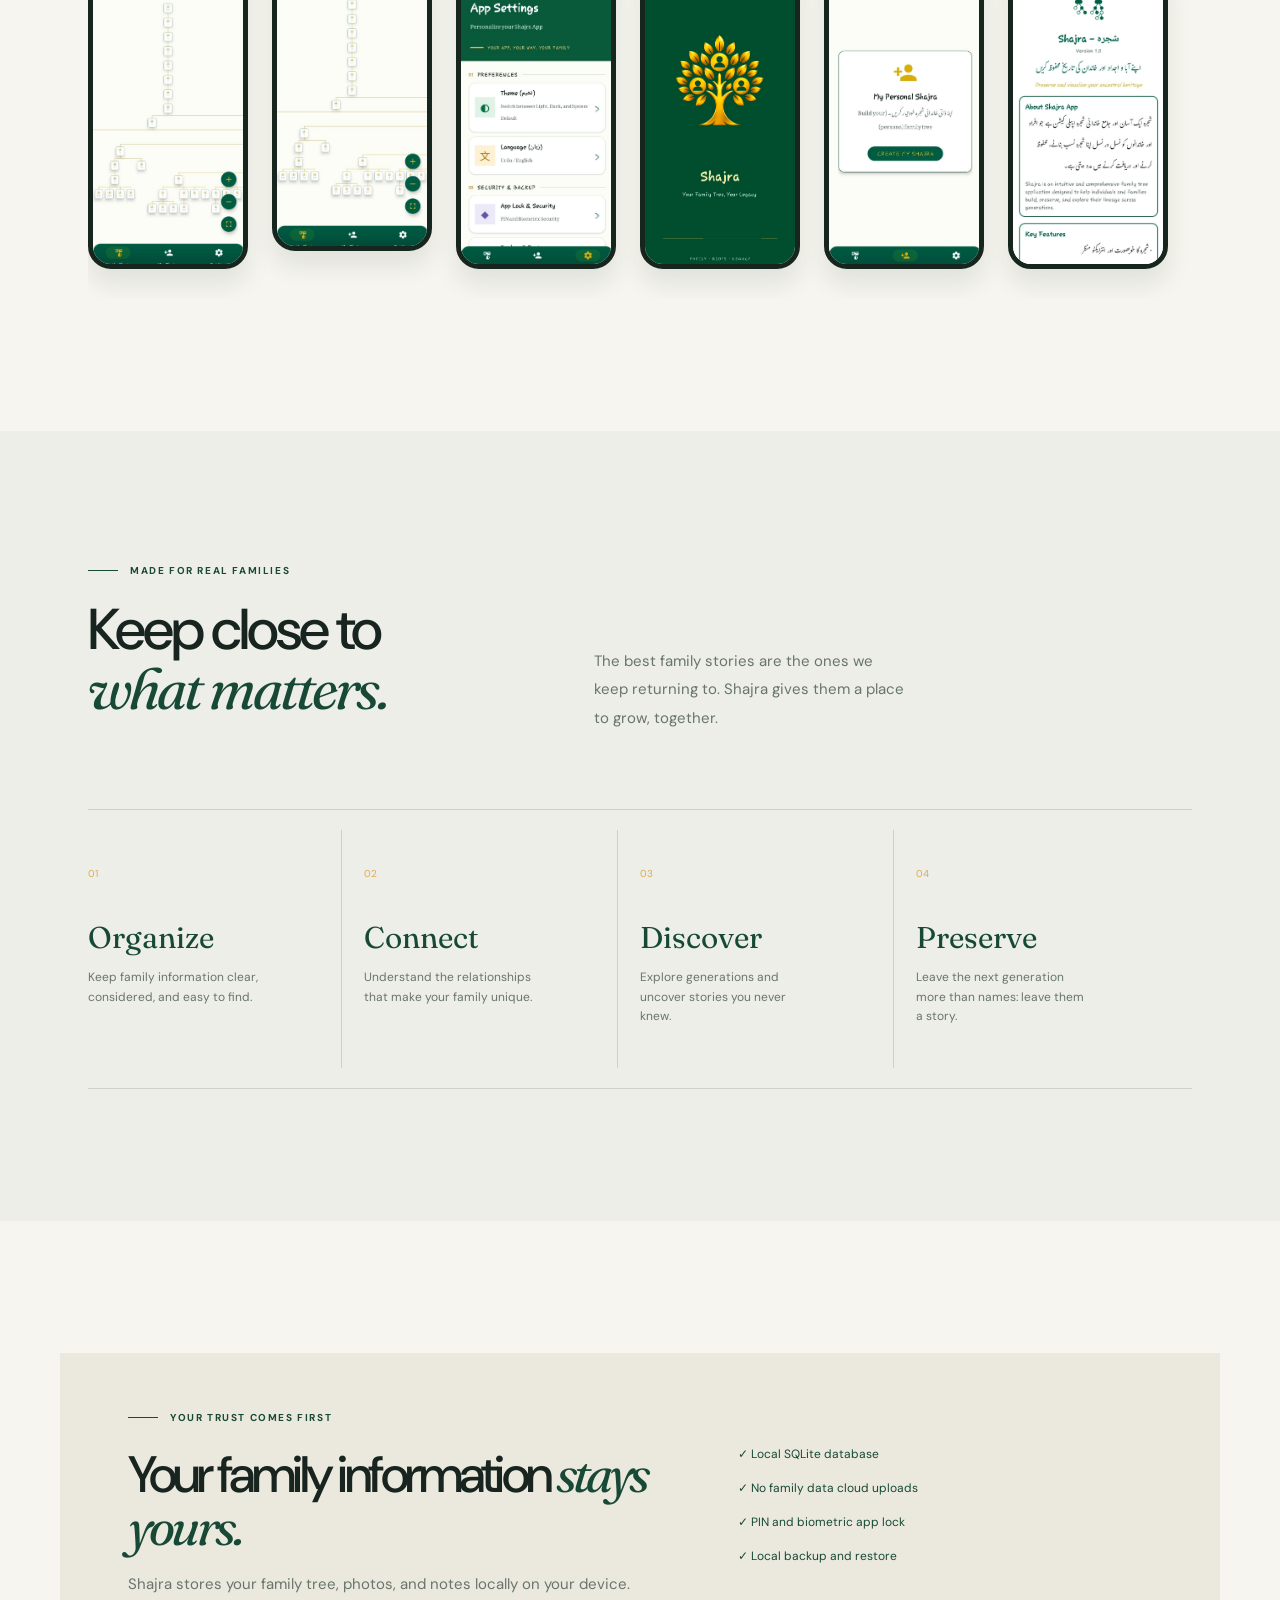
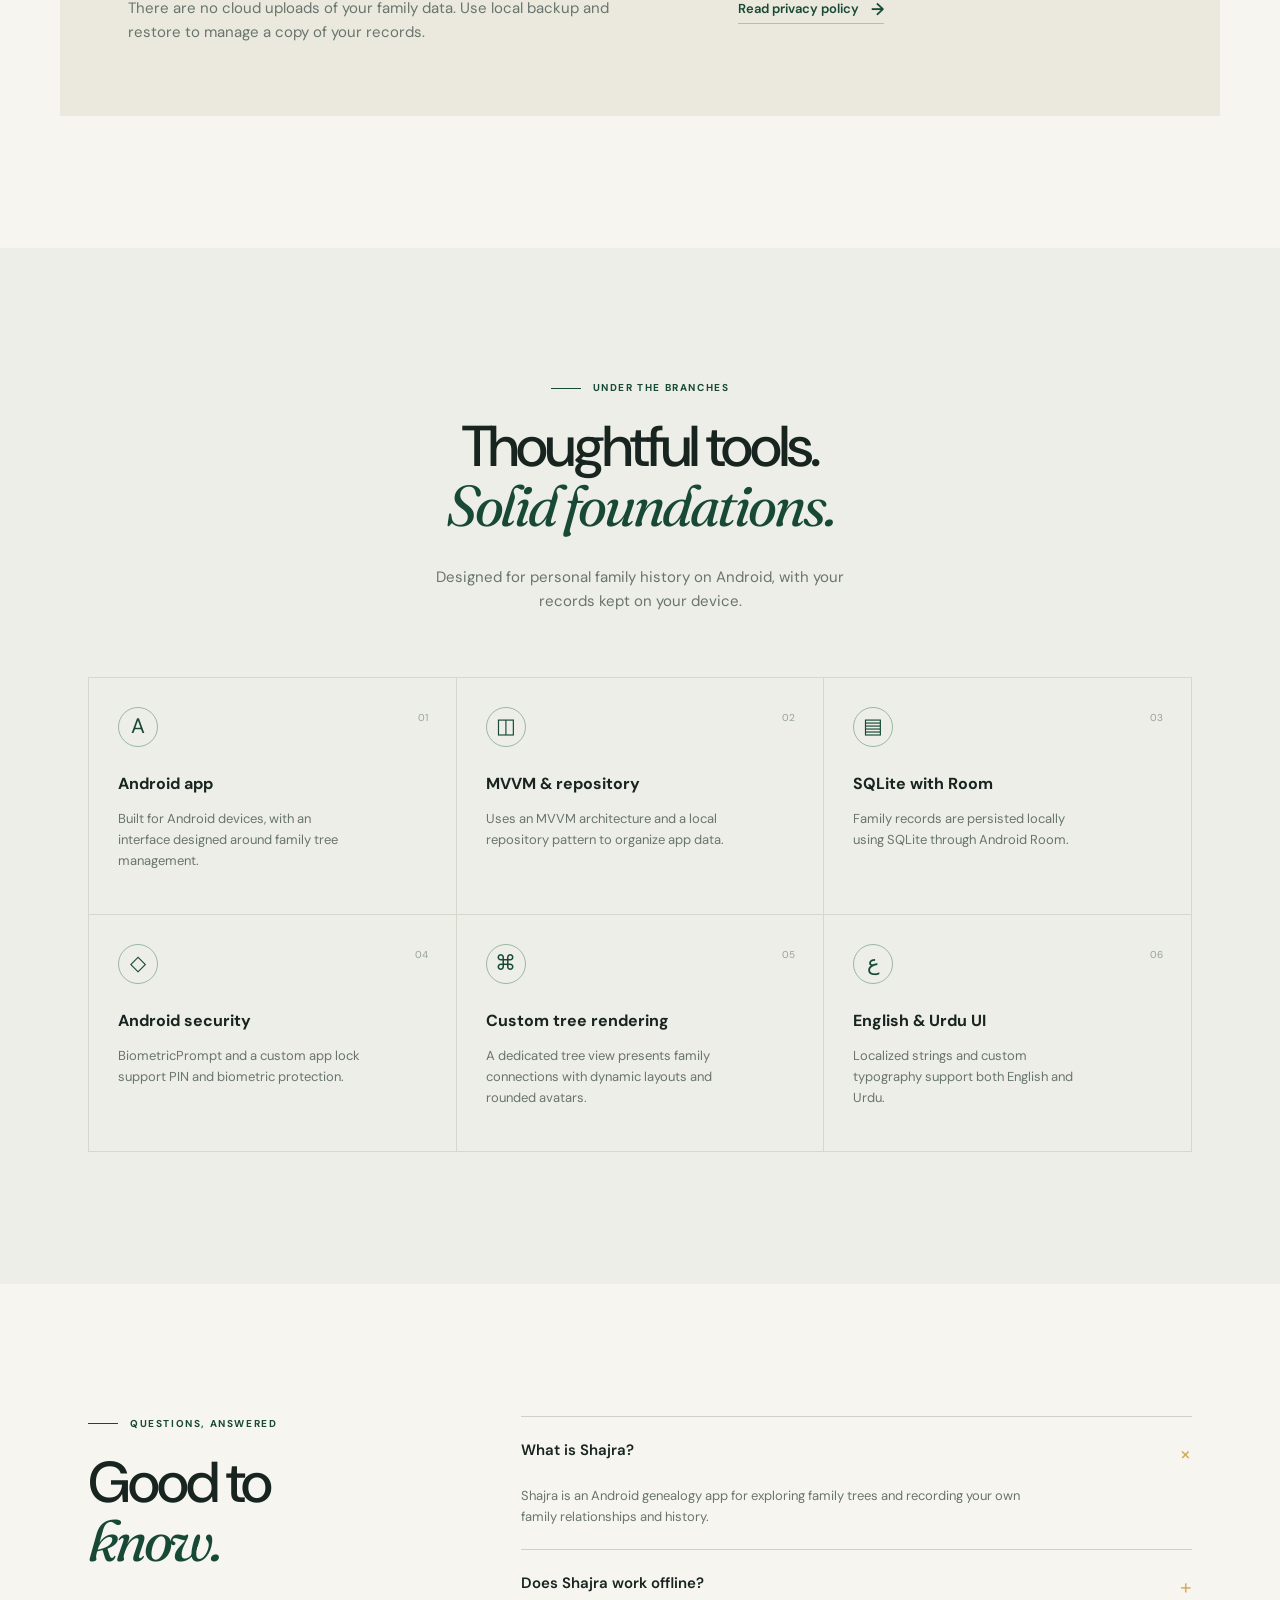
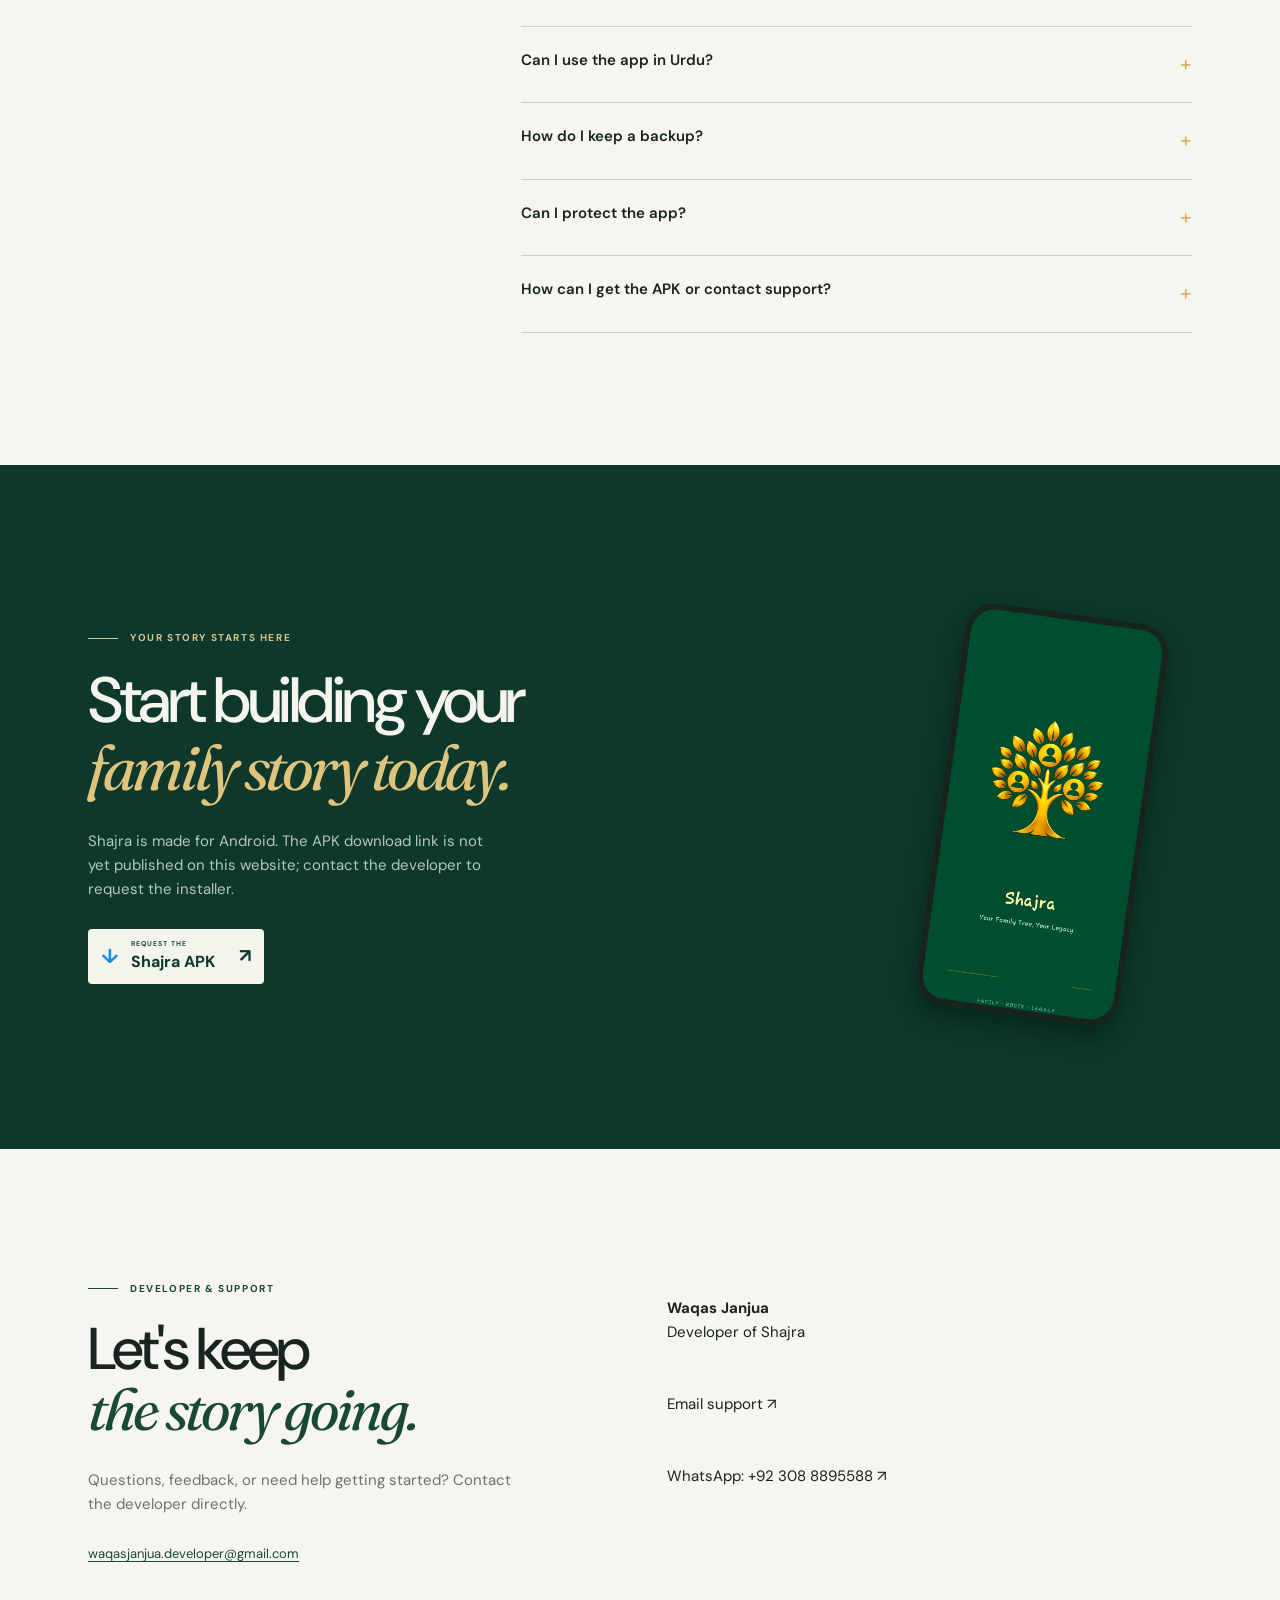
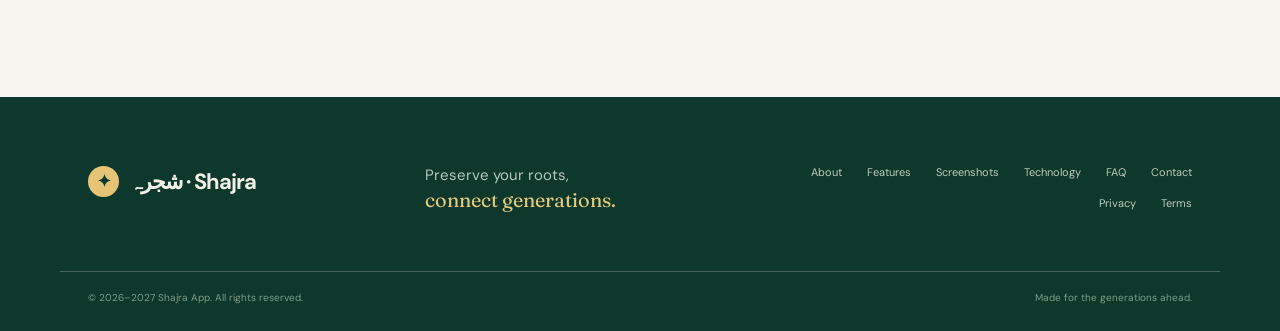
==== commit 8604cf53: "update website" ====
--- a/index.html
+++ b/index.html
@@ -3,22 +3,22 @@
 <head>
   <meta charset="UTF-8" />
   <meta name="viewport" content="width=device-width, initial-scale=1.0" />
-  <title>Shajra - Connect Your Roots, Preserve Your Legacy</title>
-  <meta name="description" content="Shajra is a digital family tree app that helps you create, manage, and explore your family relationships and preserve your family history." />
-  <meta property="og:title" content="Shajra - Connect Your Roots, Preserve Your Legacy" />
-  <meta property="og:description" content="Your family's story, beautifully connected." />
+  <title>شجرہ - Shajra | Family Tree &amp; Genealogy App</title>
+  <meta name="description" content="Preserve and visualize your ancestral heritage with Shajra, an offline-first Android family tree app. Build your family history privately in Urdu or English." />
+  <meta property="og:title" content="شجرہ - Shajra | Family Tree &amp; Genealogy App" />
+  <meta property="og:description" content="Preserve and visualize your ancestral heritage — privately, offline, and across generations." />
   <meta property="og:type" content="website" />
-  <link rel="icon" href="images/4.jpeg" type="image/jpeg" />
+  <link rel="icon" href="images/icon.png" type="image/jpeg" />
   <link rel="stylesheet" href="styles.css" />
 </head>
 <body>
   <header class="site-header" id="top">
     <nav class="nav container" aria-label="Main navigation">
-      <a class="brand" href="#top" aria-label="Shajra home"><span class="brand-mark">✦</span><span>shajra</span></a>
+      <a class="brand" href="#top" aria-label="Shajra home"><span class="brand-mark">✦</span><span>شجرہ · Shajra</span></a>
       <button class="menu-toggle" aria-expanded="false" aria-controls="nav-links" aria-label="Open navigation"><span></span><span></span></button>
       <div class="nav-links" id="nav-links">
-        <a href="#about">About</a><a href="#features">Features</a><a href="#how">How it works</a><a href="#screenshots">Screenshots</a><a href="#faq">FAQ</a><a href="#contact">Contact</a>
-        <a class="button button-small" href="#download">Download app <span>↗</span></a>
+        <a href="#about">About</a><a href="#features">Features</a><a href="#screenshots">Screenshots</a><a href="#technology">Technology</a><a href="#faq">FAQ</a><a href="#contact">Contact</a>
+        <a class="button button-small" href="#download">Get the app <span>↗</span></a>
       </div>
     </nav>
   </header>
@@ -29,41 +29,79 @@
       <div class="container hero-grid">
         <div class="hero-copy reveal">
           <p class="eyebrow"><span class="eyebrow-line"></span> A home for your heritage</p>
-          <h1>Discover your roots.<br /><em>Connect your family.</em></h1>
-          <p class="hero-lede">Shajra makes it simple to create, manage, and explore your family tree while preserving your family history for future generations.</p>
-          <div class="hero-actions"><a class="button" href="#download">Download Shajra <span>↗</span></a><a class="text-link" href="#features">Explore features <span>→</span></a></div>
-          <div class="hero-note"><span class="avatar-stack"><i>ع</i><i>م</i><i>ف</i></span><span><strong>Made for every generation</strong><br />Bring the whole family closer.</span></div>
+          <h1>Preserve and visualize<br /><em>your ancestral heritage.</em></h1>
+          <p class="hero-lede">An intuitive family tree for building, preserving, and exploring your lineage across generations. Your family history stays with you — private and available offline.</p>
+          <p lang="ur" dir="rtl" class="hero-lede">اپنے آبا و اجداد اور خاندان کی تاریخ محفوظ کریں</p>
+          <div class="hero-actions"><a class="button" href="mailto:waqasjanjua.developer@gmail.com?subject=Shajra%20APK%20request">Request APK <span>↗</span></a><a class="text-link" href="#features">Explore features <span>→</span></a></div>
+          <div class="hero-note"><span class="avatar-stack"><i>ع</i><i>م</i><i>ف</i></span><span><strong>Made for every generation</strong><br />Your roots, right in your hands.</span></div>
         </div>
         <div class="hero-visual reveal delay-1">
           <div class="orbit orbit-one"></div><div class="orbit orbit-two"></div>
           <div class="phone phone-hero"><div class="phone-speaker"></div><div class="phone-screen tree-screen"><div class="status"><span>9:41</span><span>▰ ◔ ▰</span></div><div class="app-head"><span>My Shajra</span><span class="round-icon">＋</span></div><div class="mini-tree"><div class="tree-branch top-branch"><span class="node root-node">محمد<br /><small>Grandfather</small></span></div><div class="tree-line"></div><div class="tree-branch mid-branch"><span class="node">غلام فرید<br /><small>Father</small></span><span class="node">ملک فاطمہ<br /><small>Mother</small></span></div><div class="tree-line short"></div><div class="tree-branch child-branch"><span class="node active">You<br /><small>Member</small></span><span class="node">علی<br /><small>Brother</small></span><span class="node">حنا<br /><small>Sister</small></span></div></div><div class="screen-nav"><span>⌂<small>Home</small></span><span class="selected">⌘<small>Tree</small></span><span>☷<small>More</small></span></div></div></div>
-          <div class="float-label label-top"><span>✦</span> 4 generations connected</div><div class="float-label label-bottom"><span>◉</span> Your family, in one place</div>
+          <div class="float-label label-top"><span>✦</span> Explore generations</div><div class="float-label label-bottom"><span>◉</span> Private by design</div>
         </div>
       </div>
-      <div class="container trust-row"><span>ONE PLACE FOR YOUR FAMILY STORY</span><div class="trust-rule"></div><span>Private by design</span><span>Made with care</span></div>
+      <div class="container trust-row"><span>YOUR FAMILY STORY, IN ONE PLACE</span><div class="trust-rule"></div><span>100% offline</span><span>English + Urdu</span></div>
     </section>
 
-    <section class="about section-pad" id="about"><div class="container two-col"><div class="section-intro reveal"><p class="eyebrow"><span class="eyebrow-line"></span> Why Shajra</p><h2>Your family story,<br /><em>all in one place.</em></h2><p>Memories live in photo albums, old documents, and the stories we tell around the table. Shajra brings those fragments together into one living, beautiful family tree.</p><a class="text-link" href="#how">See how it works <span>→</span></a></div><div class="about-card reveal delay-1"><div class="about-image"><img src="images/4.jpeg" alt="Shajra app splash screen" /><div class="image-caption"><span>01</span><span>Built for the stories<br />that shape us.</span></div></div><div class="stats"><div><strong>∞</strong><span>Family members</span></div><div><strong>04</strong><span>Generations & beyond</span></div><div><strong>01</strong><span>Place to belong</span></div></div></div></div></section>
+    <section class="about section-pad" id="about">
+      <div class="container two-col">
+        <div class="section-intro reveal">
+          <p class="eyebrow"><span class="eyebrow-line"></span> About Shajra</p>
+          <h2>Your family story,<br /><em>all in one place.</em></h2>
+          <p>شجرہ (Shajra) is an Android genealogy app for exploring historical family trees and building your own immediate and extended family lineage. Capture the people, relationships, and stories that make your family yours.</p>
+          <h3>Our vision</h3>
+          <p>To help families preserve their roots, connect generations, and keep their history safe, private, and close at hand.</p>
+          <a class="text-link" href="#features">Discover what you can do <span>→</span></a>
+        </div>
+        <div class="about-card reveal delay-1">
+          <div class="about-image"><img src="images/4.jpeg" alt="Shajra app welcome screen" /><div class="image-caption"><span>01</span><span>Built for the stories<br />that shape us.</span></div></div>
+          <div class="stats"><div><strong>100%</strong><span>Offline by design</span></div><div><strong>2</strong><span>App languages</span></div><div><strong>∞</strong><span>Stories to preserve</span></div></div>
+        </div>
+      </div>
+    </section>
 
-    <section class="features section-pad soft-section" id="features"><div class="container"><div class="section-heading centered reveal"><p class="eyebrow"><span class="eyebrow-line"></span> Everything connected</p><h2>Make your family tree <em>feel alive.</em></h2><p>Thoughtful tools for capturing relationships, stories, and the details that make your family yours.</p></div><div class="feature-grid"><article class="feature-card reveal"><span class="feature-icon">⌘</span><h3>Create your tree</h3><p>Build your complete family tree digitally, one meaningful connection at a time.</p><span class="card-number">01</span></article><article class="feature-card reveal delay-1"><span class="feature-icon">＋</span><h3>Add family members</h3><p>Keep important information about every member in one considered profile.</p><span class="card-number">02</span></article><article class="feature-card reveal delay-2"><span class="feature-icon">⌘</span><h3>Connect relationships</h3><p>Map parents, children, siblings, spouses, and every branch in between.</p><span class="card-number">03</span></article><article class="feature-card reveal"><span class="feature-icon">◌</span><h3>Explore visually</h3><p>Move through generations and family branches with an intuitive interactive tree.</p><span class="card-number">04</span></article><article class="feature-card reveal delay-1"><span class="feature-icon">◉</span><h3>Member profiles</h3><p>Give each person a place for their name, story, picture, and important details.</p><span class="card-number">05</span></article><article class="feature-card reveal delay-2"><span class="feature-icon">♢</span><h3>Preserve history</h3><p>Keep your family history organized and ready to pass on to the next generation.</p><span class="card-number">06</span></article></div></div></section>
+    <section class="features section-pad soft-section" id="features">
+      <div class="container">
+        <div class="section-heading centered reveal"><p class="eyebrow"><span class="eyebrow-line"></span> Everything connected</p><h2>Make your family tree <em>feel alive.</em></h2><p>Thoughtful tools for exploring lineage, adding family members, and keeping their stories close.</p></div>
+        <div class="feature-grid">
+          <article class="feature-card reveal"><span class="feature-icon">⌘</span><h3>Interactive family trees</h3><p>Explore ancestral and historical trees, including Raja Mal Rathore. Search names, pan around, pinch to zoom, and fit or reset your view.</p><span class="card-number">01</span></article>
+          <article class="feature-card reveal delay-1"><span class="feature-icon">＋</span><h3>Build your My Shajra</h3><p>Start your own family tree and add parents, spouses, sons, daughters, brothers, and sisters with clear relationship mapping.</p><span class="card-number">02</span></article>
+          <article class="feature-card reveal delay-2"><span class="feature-icon">◉</span><h3>Detailed member profiles</h3><p>Record Urdu and English names, gender, birth and death dates, biographies, notes, and profile photos with square cropping.</p><span class="card-number">03</span></article>
+          <article class="feature-card reveal"><span class="feature-icon">⌂</span><h3>Offline and private</h3><p>Family records, profile photos, and notes are stored locally on your device. Your family data is not uploaded to the cloud.</p><span class="card-number">04</span></article>
+          <article class="feature-card reveal delay-1"><span class="feature-icon">↗</span><h3>Local backup &amp; restore</h3><p>Export a backup of your family tree and restore it later to help keep your carefully collected history safe.</p><span class="card-number">05</span></article>
+          <article class="feature-card reveal delay-2"><span class="feature-icon">◇</span><h3>PIN &amp; biometric lock</h3><p>Add an extra layer of protection to your family records with a PIN and supported fingerprint or face unlock.</p><span class="card-number">06</span></article>
+          <article class="feature-card reveal"><span class="feature-icon">ع</span><h3>English &amp; Urdu</h3><p>Use the app in English or Urdu, with Nastaliq typography such as Gulzar for a familiar reading experience.</p><span class="card-number">07</span></article>
+          <article class="feature-card reveal delay-1"><span class="feature-icon">◐</span><h3>Themes that suit you</h3><p>Choose Light Mode, Dark Mode, or System Default to make Shajra feel at home on your device.</p><span class="card-number">08</span></article>
+          <article class="feature-card reveal delay-2"><span class="feature-icon">♢</span><h3>Keep history growing</h3><p>Bring generations together, preserve important details, and pass your family story on to the next generation.</p><span class="card-number">09</span></article>
+        </div>
+      </div>
+    </section>
 
-    <section class="how section-pad" id="how"><div class="container"><div class="section-heading reveal"><p class="eyebrow"><span class="eyebrow-line"></span> A simple beginning</p><h2>From first name to<br /><em>family legacy.</em></h2></div><div class="steps"><div class="step reveal"><span>01</span><div class="step-line"></div><h3>Create your account</h3><p>Start your private space and make your first connection.</p></div><div class="step reveal delay-1"><span>02</span><div class="step-line"></div><h3>Add family members</h3><p>Add parents, siblings, children, spouses, and more.</p></div><div class="step reveal delay-2"><span>03</span><div class="step-line"></div><h3>Connect relationships</h3><p>Shape the branches and see the bigger picture emerge.</p></div><div class="step reveal delay-3"><span>04</span><div class="step-line"></div><h3>Explore your Shajra</h3><p>Return often, add stories, and keep your legacy growing.</p></div></div></div></section>
+    <section class="how section-pad" id="how">
+      <div class="container"><div class="section-heading reveal"><p class="eyebrow"><span class="eyebrow-line"></span> A simple beginning</p><h2>From first name to<br /><em>family legacy.</em></h2></div>
+        <div class="steps"><div class="step reveal"><span>01</span><div class="step-line"></div><h3>Start your Shajra</h3><p>Create your personal family tree on your Android device.</p></div><div class="step reveal delay-1"><span>02</span><div class="step-line"></div><h3>Add family members</h3><p>Record names, dates, photos, notes, and personal stories.</p></div><div class="step reveal delay-2"><span>03</span><div class="step-line"></div><h3>Map relationships</h3><p>Connect parents, spouses, children, and siblings across branches.</p></div><div class="step reveal delay-3"><span>04</span><div class="step-line"></div><h3>Explore and preserve</h3><p>Navigate your tree and create local backups as it grows.</p></div></div>
+      </div>
+    </section>
 
-    <section class="tree-preview section-pad"><div class="container tree-layout"><div class="tree-copy reveal"><p class="eyebrow light"><span class="eyebrow-line"></span> See the connection</p><h2>A living map<br />of <em>where you belong.</em></h2><p>Every family has a shape. Shajra helps you see yours clearly, from the people who came before to the branches growing today.</p><a class="button button-light" href="#download">Start your tree <span>↗</span></a></div><div class="tree-board reveal delay-1"><div class="board-label">THE KHAN FAMILY <span>4 generations</span></div><div class="connection c1"></div><div class="connection c2"></div><div class="connection c3"></div><div class="connection c4"></div><div class="family-node grand"><b>محمود</b><small>Grandfather</small></div><div class="family-node parent"><b>غلام فرید</b><small>Father</small></div><div class="family-node parent p2"><b>فاطمہ</b><small>Mother</small></div><div class="family-node child"><b>You</b><small>Member</small></div><div class="family-node child cchild"><b>علی</b><small>Brother</small></div><div class="family-node child cchild cchild2"><b>حنا</b><small>Sister</small></div><span class="board-dot d1"></span><span class="board-dot d2"></span></div></div></section>
+    <section class="tree-preview section-pad"><div class="container tree-layout"><div class="tree-copy reveal"><p class="eyebrow light"><span class="eyebrow-line"></span> See the connection</p><h2>A living map<br />of <em>where you belong.</em></h2><p>Every family has a shape. Shajra helps you see yours clearly, from the people who came before to the branches growing today.</p><a class="button button-light" href="#screenshots">See the app <span>↗</span></a></div><div class="tree-board reveal delay-1"><div class="board-label">A FAMILY TREE <span>Across generations</span></div><div class="connection c1"></div><div class="connection c2"></div><div class="connection c3"></div><div class="connection c4"></div><div class="family-node grand"><b>محمود</b><small>Grandfather</small></div><div class="family-node parent"><b>غلام فرید</b><small>Father</small></div><div class="family-node parent p2"><b>فاطمہ</b><small>Mother</small></div><div class="family-node child"><b>You</b><small>Member</small></div><div class="family-node child cchild"><b>علی</b><small>Brother</small></div><div class="family-node child cchild cchild2"><b>حنا</b><small>Sister</small></div><span class="board-dot d1"></span><span class="board-dot d2"></span></div></div></section>
 
-    <section class="screenshots section-pad" id="screenshots"><div class="container"><div class="section-heading centered reveal"><p class="eyebrow"><span class="eyebrow-line"></span> In the app</p><h2>Experience <em>Shajra.</em></h2><p>Quietly powerful tools, designed to make family history feel effortless.</p></div><div class="shot-rail reveal"><div class="shot"><div class="shot-tag">Home</div><img src="images/1.jpeg" alt="Family tree overview in Shajra" /></div><div class="shot featured-shot"><div class="shot-tag">Family tree</div><img src="images/2.jpeg" alt="Vertical family tree in Shajra" /></div><div class="shot"><div class="shot-tag">Explore</div><img src="images/3.jpeg" alt="Connected family relationships in Shajra" /></div><div class="shot"><div class="shot-tag">Welcome</div><img src="images/4.jpeg" alt="Shajra welcome screen" /></div><div class="shot"><div class="shot-tag">Relationships</div><img src="images/5.jpeg" alt="Family relationship view in Shajra" /></div><div class="shot"><div class="shot-tag">Profile</div><img src="images/6.jpeg" alt="Member profile view in Shajra" /></div></div></div></section>
+    <section class="screenshots section-pad" id="screenshots"><div class="container"><div class="section-heading centered reveal"><p class="eyebrow"><span class="eyebrow-line"></span> In the app</p><h2>Experience <em>Shajra.</em></h2><p>Take a closer look at the family tree, member details, and app experience.</p></div><div class="shot-rail reveal"><div class="shot"><div class="shot-tag">Family Shajra</div><img src="images/1.jpeg" alt="Family Shajra tab in the Shajra Android app" /></div><div class="shot featured-shot"><div class="shot-tag">Tree view</div><img src="images/2.jpeg" alt="Interactive family tree in Shajra" /></div><div class="shot"><div class="shot-tag">Explore</div><img src="images/3.jpeg" alt="Family relationships in Shajra" /></div><div class="shot"><div class="shot-tag">Welcome</div><img src="images/4.jpeg" alt="Shajra app welcome screen" /></div><div class="shot"><div class="shot-tag">My Shajra</div><img src="images/5.jpeg" alt="Personal family tree in Shajra" /></div><div class="shot"><div class="shot-tag">About </div><img src="images/6.jpeg" alt="Family member profile in Shajra" /></div></div></div></section>
 
-    <section class="why section-pad soft-section"><div class="container"><div class="two-col why-header"><div class="section-heading reveal"><p class="eyebrow"><span class="eyebrow-line"></span> More than an app</p><h2>Keep close to<br /><em>what matters.</em></h2></div><p class="why-lede reveal delay-1">The best family stories are the ones we keep returning to. Shajra gives them a place to grow, together.</p></div><div class="why-grid"><article class="why-card reveal"><span>01</span><h3>Organize</h3><p>Keep family information clear, considered, and easy to find.</p></article><article class="why-card reveal delay-1"><span>02</span><h3>Connect</h3><p>Understand the relationships that make your family unique.</p></article><article class="why-card reveal delay-2"><span>03</span><h3>Discover</h3><p>Explore generations and uncover stories you never knew.</p></article><article class="why-card reveal delay-3"><span>04</span><h3>Preserve</h3><p>Leave the next generation more than names: leave them a story.</p></article></div></div></section>
+    <section class="why section-pad soft-section"><div class="container"><div class="two-col why-header"><div class="section-heading reveal"><p class="eyebrow"><span class="eyebrow-line"></span> Made for real families</p><h2>Keep close to<br /><em>what matters.</em></h2></div><p class="why-lede reveal delay-1">The best family stories are the ones we keep returning to. Shajra gives them a place to grow, together.</p></div><div class="why-grid"><article class="why-card reveal"><span>01</span><h3>Organize</h3><p>Keep family information clear, considered, and easy to find.</p></article><article class="why-card reveal delay-1"><span>02</span><h3>Connect</h3><p>Understand the relationships that make your family unique.</p></article><article class="why-card reveal delay-2"><span>03</span><h3>Discover</h3><p>Explore generations and uncover stories you never knew.</p></article><article class="why-card reveal delay-3"><span>04</span><h3>Preserve</h3><p>Leave the next generation more than names: leave them a story.</p></article></div></div></section>
 
-    <section class="privacy section-pad"><div class="container privacy-box reveal"><div><p class="eyebrow"><span class="eyebrow-line"></span> Your trust comes first</p><h2>Your family information <em>matters.</em></h2><p>Shajra is designed with privacy and security in mind, so your family's information stays purposeful, protected, and in your hands.</p></div><div class="privacy-points"><span>✓ Secure data handling</span><span>✓ Protected information</span><span>✓ Responsible data management</span><span>✓ User-controlled family data</span><a class="text-link" href="/privacy-policy.html">Read privacy policy <span>→</span></a></div></div></section>
+    <section class="privacy section-pad"><div class="container privacy-box reveal"><div><p class="eyebrow"><span class="eyebrow-line"></span> Your trust comes first</p><h2>Your family information <em>stays yours.</em></h2><p>Shajra stores your family tree, photos, and notes locally on your device. There are no cloud uploads of your family data. Use local backup and restore to manage a copy of your records.</p></div><div class="privacy-points"><span>✓ Local SQLite database</span><span>✓ No family data cloud uploads</span><span>✓ PIN and biometric app lock</span><span>✓ Local backup and restore</span><a class="text-link" href="privacy-policy.html">Read privacy policy <span>→</span></a></div></div></section>
 
-    <section class="faq section-pad" id="faq"><div class="container faq-layout"><div class="section-heading reveal"><p class="eyebrow"><span class="eyebrow-line"></span> Questions, answered</p><h2>Good to<br /><em>know.</em></h2></div><div class="accordion reveal delay-1"><details open><summary>What is Shajra?<span>+</span></summary><p>Shajra is a digital family tree application that helps you create and explore your family relationships.</p></details><details><summary>Can I add multiple family members?<span>+</span></summary><p>Yes. Add family members and connect their relationships as your tree grows.</p></details><details><summary>Can I view different generations?<span>+</span></summary><p>Yes, explore different generations and family branches through the visual tree.</p></details><details><summary>Is my family information secure?<span>+</span></summary><p>Shajra is designed to use appropriate security measures to protect your information.</p></details><details><summary>How can I contact Shajra?<span>+</span></summary><p>Reach the Shajra team at <a href="mailto:waqasjanjua.developer@gmail.com">waqasjanjua.developer@gmail.com</a>.</p></details></div></div></section>
+    <section class="features section-pad soft-section" id="technology"><div class="container"><div class="section-heading centered reveal"><p class="eyebrow"><span class="eyebrow-line"></span> Under the branches</p><h2>Thoughtful tools.<br /><em>Solid foundations.</em></h2><p>Designed for personal family history on Android, with your records kept on your device.</p></div><div class="feature-grid"><article class="feature-card reveal"><span class="feature-icon">A</span><h3>Android app</h3><p>Built for Android devices, with an interface designed around family tree management.</p><span class="card-number">01</span></article><article class="feature-card reveal delay-1"><span class="feature-icon">◫</span><h3>MVVM &amp; repository</h3><p>Uses an MVVM architecture and a local repository pattern to organize app data.</p><span class="card-number">02</span></article><article class="feature-card reveal delay-2"><span class="feature-icon">▤</span><h3>SQLite with Room</h3><p>Family records are persisted locally using SQLite through Android Room.</p><span class="card-number">03</span></article><article class="feature-card reveal"><span class="feature-icon">◇</span><h3>Android security</h3><p>BiometricPrompt and a custom app lock support PIN and biometric protection.</p><span class="card-number">04</span></article><article class="feature-card reveal delay-1"><span class="feature-icon">⌘</span><h3>Custom tree rendering</h3><p>A dedicated tree view presents family connections with dynamic layouts and rounded avatars.</p><span class="card-number">05</span></article><article class="feature-card reveal delay-2"><span class="feature-icon">ع</span><h3>English &amp; Urdu UI</h3><p>Localized strings and custom typography support both English and Urdu.</p><span class="card-number">06</span></article></div></div></section>
 
-    <section class="download section-pad" id="download"><div class="container download-box"><div class="download-copy reveal"><p class="eyebrow light"><span class="eyebrow-line"></span> Your story starts here</p><h2>Start building your<br /><em>family story today.</em></h2><p>Create your family tree, connect your relationships, and preserve your family's legacy with Shajra.</p><a class="store-button" href="https://play.google.com/store" target="_blank" rel="noopener"><span class="play-symbol">▶</span><span><small>GET IT ON</small>Google Play</span><b>↗</b></a></div><div class="download-phone reveal delay-1"><img src="images/4.jpeg" alt="Shajra app on Android" /></div></div></section>
+    <section class="faq section-pad" id="faq"><div class="container faq-layout"><div class="section-heading reveal"><p class="eyebrow"><span class="eyebrow-line"></span> Questions, answered</p><h2>Good to<br /><em>know.</em></h2></div><div class="accordion reveal delay-1"><details open><summary>What is Shajra?<span>+</span></summary><p>Shajra is an Android genealogy app for exploring family trees and recording your own family relationships and history.</p></details><details><summary>Does Shajra work offline?<span>+</span></summary><p>Yes. Family tree records, photos, and notes are stored locally on your device, and your family data is not uploaded to the cloud.</p></details><details><summary>Can I use the app in Urdu?<span>+</span></summary><p>Yes. Shajra supports both Urdu and English, including Urdu names and localized app text.</p></details><details><summary>How do I keep a backup?<span>+</span></summary><p>Use the app's local backup and restore tools to export your family tree and restore it when needed.</p></details><details><summary>Can I protect the app?<span>+</span></summary><p>Shajra supports app locking with a PIN and device-supported biometric authentication.</p></details><details><summary>How can I get the APK or contact support?<span>+</span></summary><p>Email <a href="mailto:waqasjanjua.developer@gmail.com">waqasjanjua.developer@gmail.com</a> to request the APK or get help.</p></details></div></div></section>
 
-    <section class="contact section-pad" id="contact"><div class="container contact-layout"><div class="section-heading reveal"><p class="eyebrow"><span class="eyebrow-line"></span> Say hello</p><h2>Let's keep<br /><em>the story going.</em></h2><p>Have a question, idea, or a story to share? We would love to hear from you.</p><a class="email-link" href="mailto:waqasjanjua.developer@gmail.com">waqasjanjua.developer@gmail.com</a></div><form class="contact-form reveal delay-1"><label>Name<input type="text" name="name" placeholder="Your name" required /></label><label>Email<input type="email" name="email" placeholder="you@example.com" required /></label><label>Message<textarea name="message" rows="4" placeholder="Tell us a little more..." required></textarea></label><button class="button" type="submit">Send message <span>↗</span></button><p class="form-status" aria-live="polite"></p></form></div></section>
+    <section class="download section-pad" id="download"><div class="container download-box"><div class="download-copy reveal"><p class="eyebrow light"><span class="eyebrow-line"></span> Your story starts here</p><h2>Start building your<br /><em>family story today.</em></h2><p>Shajra is made for Android. The APK download link is not yet published on this website; contact the developer to request the installer.</p><a class="store-button" href="mailto:waqasjanjua.developer@gmail.com?subject=Shajra%20APK%20request"><span class="play-symbol">↓</span><span><small>REQUEST THE</small>Shajra APK</span><b>↗</b></a></div><div class="download-phone reveal delay-1"><img src="images/4.jpeg" alt="Shajra app for Android" /></div></div></section>
+
+    <section class="contact section-pad" id="contact"><div class="container contact-layout"><div class="section-heading reveal"><p class="eyebrow"><span class="eyebrow-line"></span> Developer &amp; support</p><h2>Let's keep<br /><em>the story going.</em></h2><p>Questions, feedback, or need help getting started? Contact the developer directly.</p><a class="email-link" href="mailto:waqasjanjua.developer@gmail.com">waqasjanjua.developer@gmail.com</a></div><div class="contact-form reveal delay-1"><p><strong>Waqas Janjua</strong><br />Developer of Shajra</p><p><a href="mailto:waqasjanjua.developer@gmail.com">Email support ↗</a></p><p><a href="https://wa.me/923088895588">WhatsApp: +92 308 8895588 ↗</a></p></div></div></section>
   </main>
-  <footer class="footer"><div class="container footer-top"><a class="brand footer-brand" href="#top"><span class="brand-mark">✦</span><span>shajra</span></a><p>Connect your roots,<br /><em>preserve your legacy.</em></p><div class="footer-links"><a href="#about">About</a><a href="#features">Features</a><a href="#screenshots">Screenshots</a><a href="#faq">FAQ</a><a href="#contact">Contact</a><a href="/privacy-policy.html">Privacy</a><a href="/terms.html">Terms</a></div></div><div class="container footer-bottom"><span>© 2026 Shajra. All rights reserved.</span><span>Made for the generations ahead.</span></div></footer>
+
+  <footer class="footer"><div class="container footer-top"><a class="brand footer-brand" href="#top"><span class="brand-mark">✦</span><span>شجرہ · Shajra</span></a><p>Preserve your roots,<br /><em>connect generations.</em></p><div class="footer-links"><a href="#about">About</a><a href="#features">Features</a><a href="#screenshots">Screenshots</a><a href="#technology">Technology</a><a href="#faq">FAQ</a><a href="#contact">Contact</a><a href="privacy-policy.html">Privacy</a><a href="terms.html">Terms</a></div></div><div class="container footer-bottom"><span>© 2026–2027 Shajra App. All rights reserved.</span><span>Made for the generations ahead.</span></div></footer>
   <script src="script.js"></script>
 </body>
-</html>+</html>
